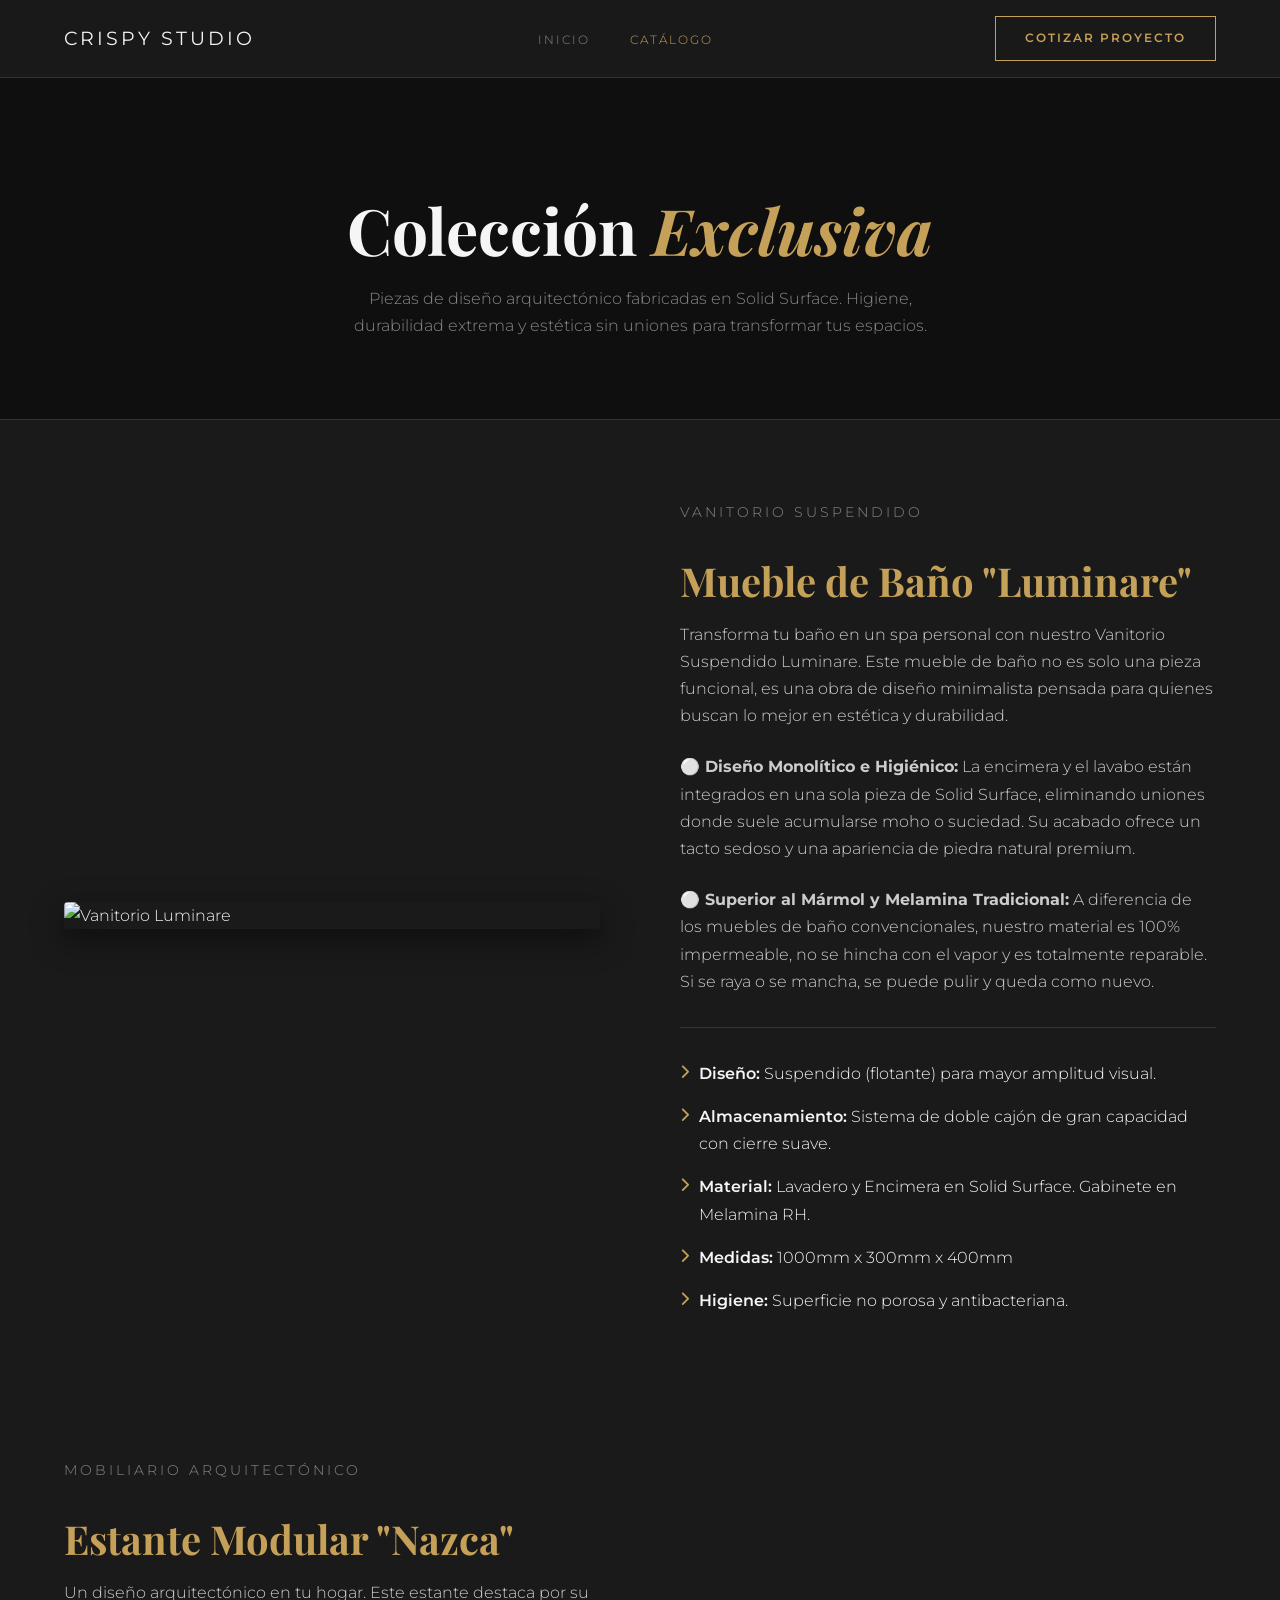
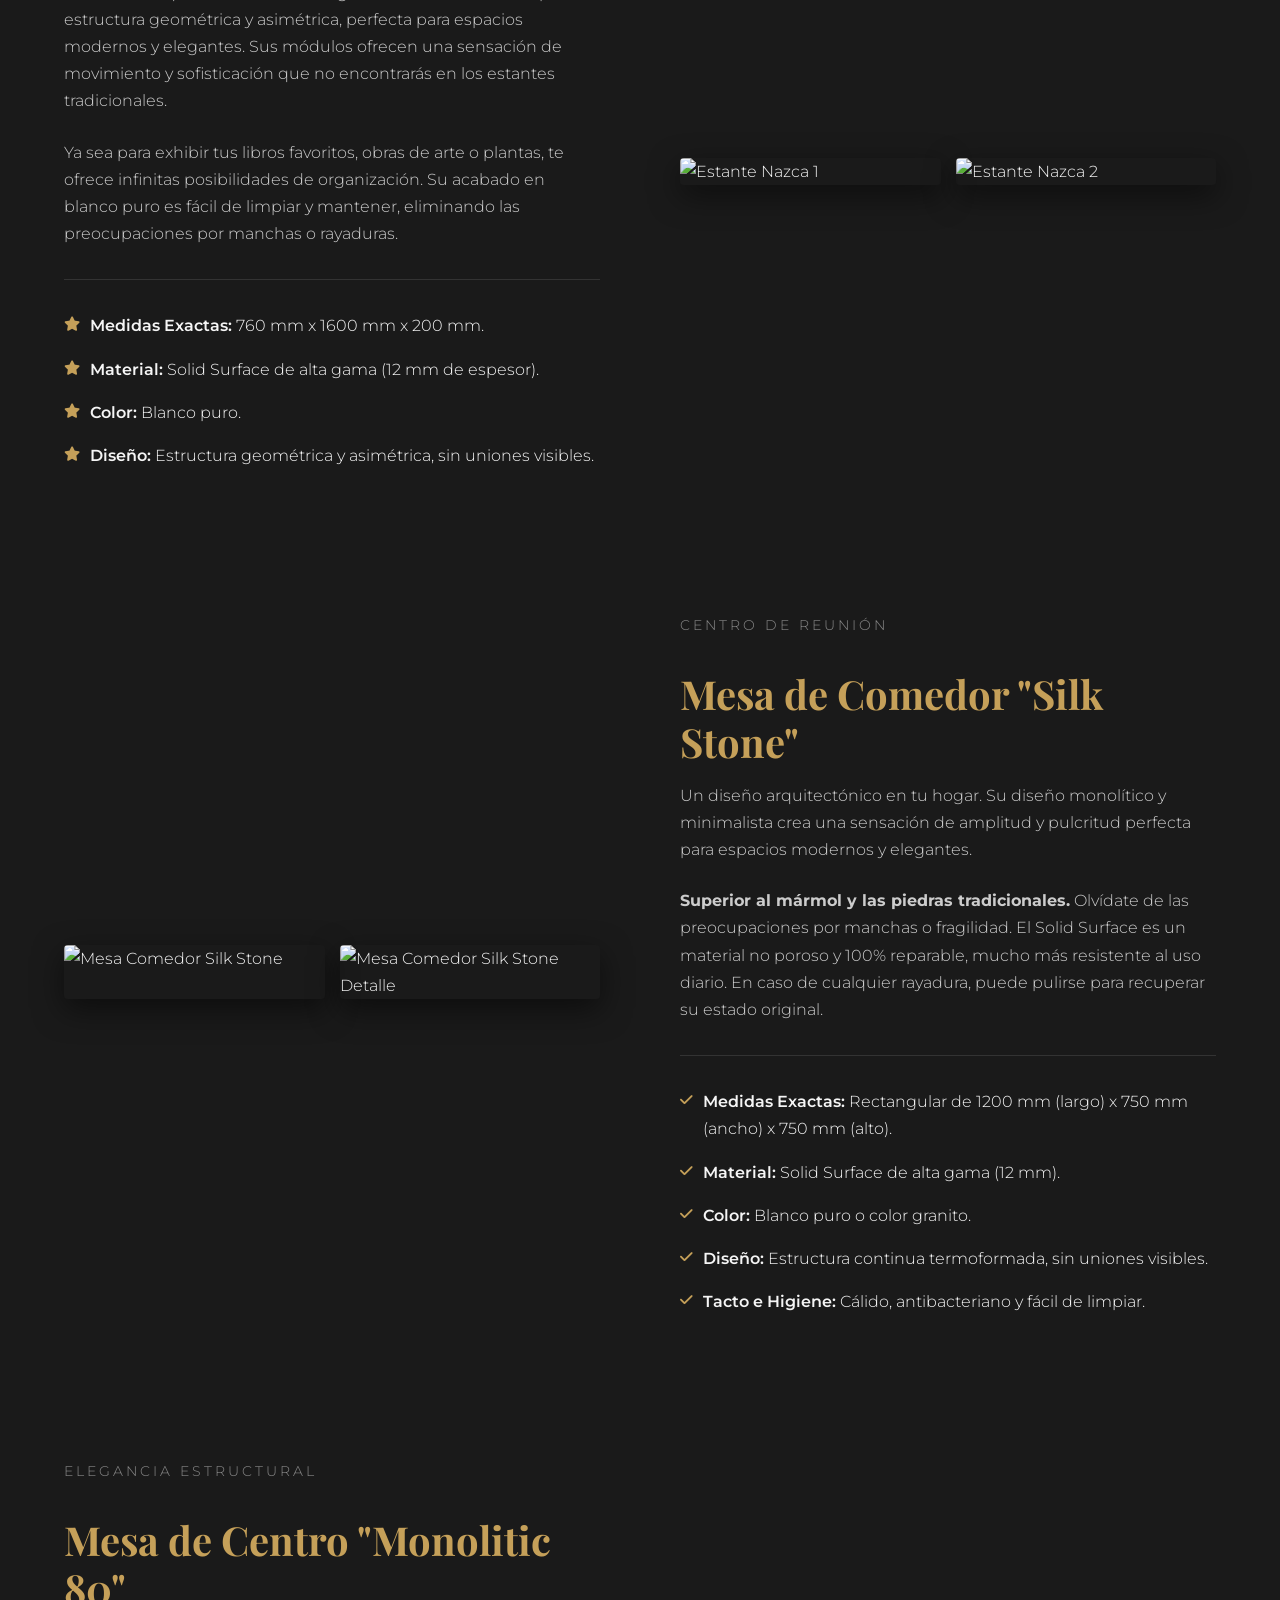
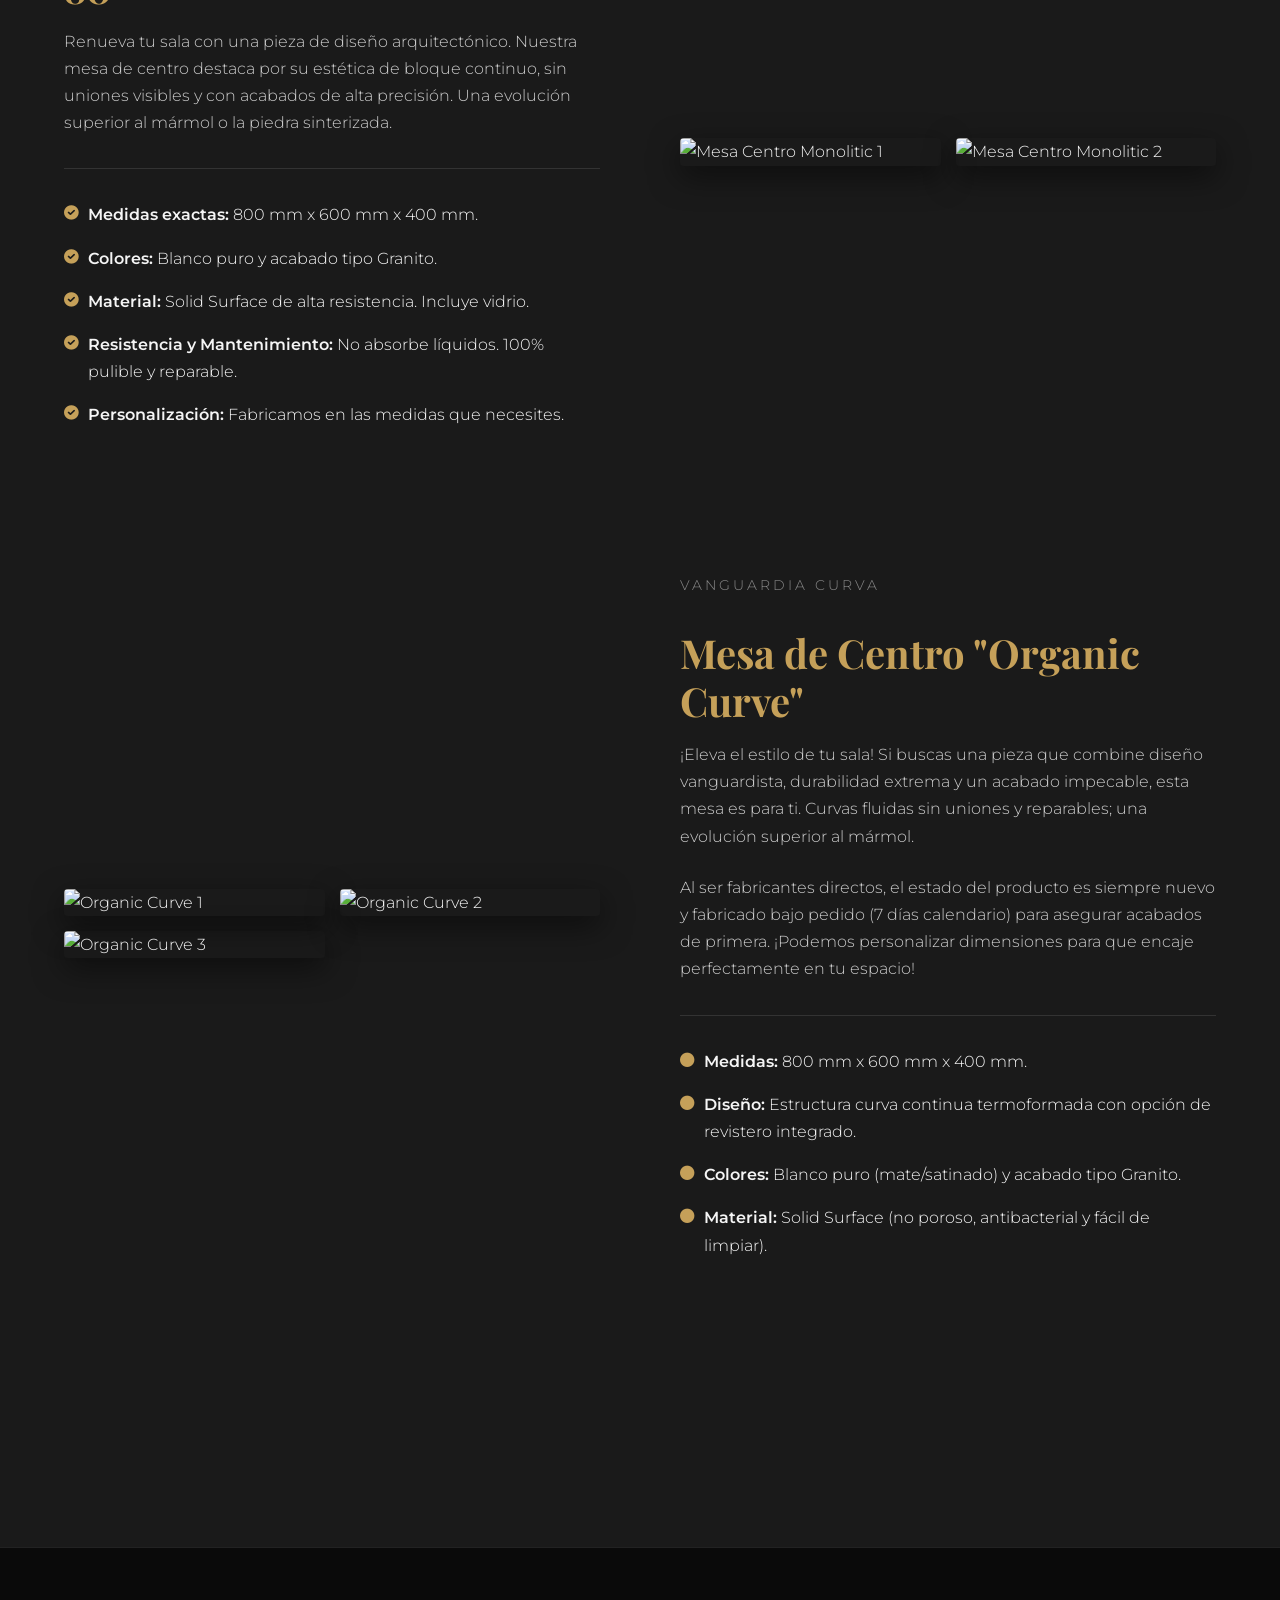
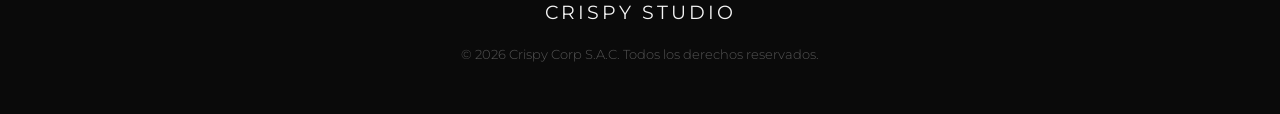
==== catalogo.html @ 76e7aa69 "Create catalogo.html" ====
<!DOCTYPE html>
<html lang="es">
<head>
    <meta charset="UTF-8">
    <meta name="viewport" content="width=device-width, initial-scale=1.0">
    <title>Catálogo | Crispy Studio</title>
    <meta name="description" content="Catálogo de productos prefabricados en Solid Surface por Crispy Studio. Diseño arquitectónico para tu hogar.">

    <link href="https://fonts.googleapis.com/css2?family=Playfair+Display:ital,wght@0,700;1,400&family=Montserrat:wght@300;400;600&display=swap" rel="stylesheet">
    <link rel="stylesheet" href="https://cdnjs.cloudflare.com/ajax/libs/font-awesome/6.0.0/css/all.min.css">

    <style>
        /* --- VARIABLES Y RESET (Heredados del Index) --- */
        :root {
            --primary: #C5A059;
            --dark: #1A1A1A;
            --darker: #0F0F0F;
            --light: #F5F5F5;
            --grey-text: #888;
            --transition: all 0.4s ease;
        }

        * { margin: 0; padding: 0; box-sizing: border-box; }
        html { scroll-behavior: smooth; }

        body {
            font-family: 'Montserrat', sans-serif;
            background-color: var(--dark);
            color: var(--light);
            line-height: 1.7;
            font-weight: 300;
        }

        h1, h2, h3, h4 { font-family: 'Playfair Display', serif; font-weight: 700; line-height: 1.2; color: var(--light); }
        a { text-decoration: none; color: inherit; }
        ul { list-style: none; }

        /* --- NAVEGACIÓN --- */
        header {
            background: rgba(26, 26, 26, 0.98);
            padding: 1rem 5%;
            display: flex;
            justify-content: space-between;
            align-items: center;
            position: fixed;
            width: 100%;
            top: 0;
            z-index: 1000;
            border-bottom: 1px solid #333;
            backdrop-filter: blur(10px);
        }
        
        .logo-container { display: flex; align-items: center; gap: 15px; }
        .logo-text { font-family: 'Montserrat', sans-serif; font-weight: 400; font-size: 1.2rem; letter-spacing: 3px; text-transform: uppercase; }
        nav ul { display: flex; gap: 2.5rem; }
        nav a { font-size: 0.75rem; letter-spacing: 2px; text-transform: uppercase; color: var(--grey-text); transition: var(--transition); }
        nav a:hover, nav a.active { color: var(--primary); }
        
        .btn-cta {
            border: 1px solid var(--primary); color: var(--primary); padding: 0.7rem 1.8rem;
            font-weight: 600; font-size: 0.75rem; text-transform: uppercase; letter-spacing: 2px; transition: var(--transition);
        }
        .btn-cta:hover { background: var(--primary); color: var(--dark); }

        /* --- HERO CATÁLOGO --- */
        #hero-catalog {
            padding: 12rem 5% 5rem;
            text-align: center;
            background: var(--darker);
            border-bottom: 1px solid #333;
        }
        #hero-catalog h1 { font-size: 4rem; margin-bottom: 1rem; }
        #hero-catalog h1 span { color: var(--primary); font-style: italic; }
        #hero-catalog p { color: var(--grey-text); max-width: 600px; margin: 0 auto; }

        /* --- CATÁLOGO DE PRODUCTOS --- */
        .catalog-container { padding: 5rem 5%; max-width: 1400px; margin: 0 auto; }
        
        .product-row {
            display: flex;
            align-items: center;
            gap: 5rem;
            margin-bottom: 8rem;
        }
        
        /* Alternar orden para estilo revista */
        .product-row:nth-child(even) { flex-direction: row-reverse; }

        .product-images {
            flex: 1;
            display: grid;
            gap: 15px;
            grid-template-columns: repeat(auto-fit, minmax(200px, 1fr));
        }

        .product-images img {
            width: 100%;
            height: 100%;
            object-fit: cover;
            border-radius: 4px;
            transition: var(--transition);
            box-shadow: 0 10px 30px rgba(0,0,0,0.5);
            max-height: 450px;
        }

        .product-images img:hover { transform: scale(1.02); border-color: var(--primary); }

        .product-info { flex: 1; }
        .product-info h2 { font-size: 2.5rem; margin-bottom: 1rem; color: var(--primary); }
        .product-info .subtitle { font-family: 'Montserrat', sans-serif; font-size: 0.9rem; text-transform: uppercase; letter-spacing: 3px; color: var(--grey-text); margin-bottom: 2rem; display: block; }
        .product-info p { margin-bottom: 1.5rem; color: #ccc; }
        
        .specs-list { margin-top: 2rem; border-top: 1px solid #333; padding-top: 2rem; }
        .specs-list li { margin-bottom: 1rem; display: flex; gap: 10px; align-items: flex-start; }
        .specs-list i { color: var(--primary); margin-top: 5px; font-size: 0.9rem; }
        .specs-list strong { color: var(--light); font-weight: 600; }

        /* --- RESPONSIVE --- */
        @media (max-width: 992px) {
            .product-row, .product-row:nth-child(even) { flex-direction: column; gap: 3rem; margin-bottom: 5rem; }
            .product-images img { max-height: 350px; }
            #hero-catalog h1 { font-size: 3rem; }
            nav { display: none; } /* En móvil sugeriría un menú hamburguesa luego */
        }
        
        footer { padding: 3rem 5%; background: #0a0a0a; border-top: 1px solid #222; text-align: center; margin-top: 4rem; }
    </style>
</head>
<body>

    <header>
        <a href="index.html" class="logo-container">
            <span class="logo-text">CRISPY Studio</span>
        </a>
        <nav>
            <ul>
                <li><a href="index.html">Inicio</a></li>
                <li><a href="catalogo.html" class="active">Catálogo</a></li>
            </ul>
        </nav>
        <a href="index.html#contacto" class="btn-cta">Cotizar Proyecto</a>
    </header>

    <section id="hero-catalog">
        <h1>Colección <span>Exclusiva</span></h1>
        <p>Piezas de diseño arquitectónico fabricadas en Solid Surface. Higiene, durabilidad extrema y estética sin uniones para transformar tus espacios.</p>
    </section>

    <section class="catalog-container">

        <div class="product-row">
            <div class="product-images" style="grid-template-columns: 1fr;">
                <img src="Luminare2.jpg" alt="Vanitorio Luminare">
            </div>
            <div class="product-info">
                <span class="subtitle">Vanitorio Suspendido</span>
                <h2>Mueble de Baño "Luminare"</h2>
                <p>Transforma tu baño en un spa personal con nuestro Vanitorio Suspendido Luminare. Este mueble de baño no es solo una pieza funcional, es una obra de diseño minimalista pensada para quienes buscan lo mejor en estética y durabilidad.</p>
                <p><strong>⚪ Diseño Monolítico e Higiénico:</strong> La encimera y el lavabo están integrados en una sola pieza de Solid Surface, eliminando uniones donde suele acumularse moho o suciedad. Su acabado ofrece un tacto sedoso y una apariencia de piedra natural premium.</p>
                <p><strong>⚪ Superior al Mármol y Melamina Tradicional:</strong> A diferencia de los muebles de baño convencionales, nuestro material es 100% impermeable, no se hincha con el vapor y es totalmente reparable. Si se raya o se mancha, se puede pulir y queda como nuevo.</p>
                
                <ul class="specs-list">
                    <li><i class="fas fa-chevron-right"></i> <span><strong>Diseño:</strong> Suspendido (flotante) para mayor amplitud visual.</span></li>
                    <li><i class="fas fa-chevron-right"></i> <span><strong>Almacenamiento:</strong> Sistema de doble cajón de gran capacidad con cierre suave.</span></li>
                    <li><i class="fas fa-chevron-right"></i> <span><strong>Material:</strong> Lavadero y Encimera en Solid Surface. Gabinete en Melamina RH.</span></li>
                    <li><i class="fas fa-chevron-right"></i> <span><strong>Medidas:</strong> 1000mm x 300mm x 400mm</span></li>
                    <li><i class="fas fa-chevron-right"></i> <span><strong>Higiene:</strong> Superficie no porosa y antibacteriana.</span></li>
                </ul>
            </div>
        </div>

        <div class="product-row">
            <div class="product-images">
                <img src="Nazca1.jpg" alt="Estante Nazca 1">
                <img src="Nazca2.jpg" alt="Estante Nazca 2">
            </div>
            <div class="product-info">
                <span class="subtitle">Mobiliario Arquitectónico</span>
                <h2>Estante Modular "Nazca"</h2>
                <p>Un diseño arquitectónico en tu hogar. Este estante destaca por su estructura geométrica y asimétrica, perfecta para espacios modernos y elegantes. Sus módulos ofrecen una sensación de movimiento y sofisticación que no encontrarás en los estantes tradicionales.</p>
                <p>Ya sea para exhibir tus libros favoritos, obras de arte o plantas, te ofrece infinitas posibilidades de organización. Su acabado en blanco puro es fácil de limpiar y mantener, eliminando las preocupaciones por manchas o rayaduras.</p>
                
                <ul class="specs-list">
                    <li><i class="fas fa-star"></i> <span><strong>Medidas Exactas:</strong> 760 mm x 1600 mm x 200 mm.</span></li>
                    <li><i class="fas fa-star"></i> <span><strong>Material:</strong> Solid Surface de alta gama (12 mm de espesor).</span></li>
                    <li><i class="fas fa-star"></i> <span><strong>Color:</strong> Blanco puro.</span></li>
                    <li><i class="fas fa-star"></i> <span><strong>Diseño:</strong> Estructura geométrica y asimétrica, sin uniones visibles.</span></li>
                </ul>
            </div>
        </div>

        <div class="product-row">
            <div class="product-images">
                <img src="SilkStone1.jpg" alt="Mesa Comedor Silk Stone">
                <img src="SilkStone2.jpg" alt="Mesa Comedor Silk Stone Detalle">
            </div>
            <div class="product-info">
                <span class="subtitle">Centro de Reunión</span>
                <h2>Mesa de Comedor "Silk Stone"</h2>
                <p>Un diseño arquitectónico en tu hogar. Su diseño monolítico y minimalista crea una sensación de amplitud y pulcritud perfecta para espacios modernos y elegantes.</p>
                <p><strong>Superior al mármol y las piedras tradicionales.</strong> Olvídate de las preocupaciones por manchas o fragilidad. El Solid Surface es un material no poroso y 100% reparable, mucho más resistente al uso diario. En caso de cualquier rayadura, puede pulirse para recuperar su estado original.</p>
                
                <ul class="specs-list">
                    <li><i class="fas fa-check"></i> <span><strong>Medidas Exactas:</strong> Rectangular de 1200 mm (largo) x 750 mm (ancho) x 750 mm (alto).</span></li>
                    <li><i class="fas fa-check"></i> <span><strong>Material:</strong> Solid Surface de alta gama (12 mm).</span></li>
                    <li><i class="fas fa-check"></i> <span><strong>Color:</strong> Blanco puro o color granito.</span></li>
                    <li><i class="fas fa-check"></i> <span><strong>Diseño:</strong> Estructura continua termoformada, sin uniones visibles.</span></li>
                    <li><i class="fas fa-check"></i> <span><strong>Tacto e Higiene:</strong> Cálido, antibacteriano y fácil de limpiar.</span></li>
                </ul>
            </div>
        </div>

        <div class="product-row">
            <div class="product-images">
                <img src="Monolitic1.jpg" alt="Mesa Centro Monolitic 1">
                <img src="Monolitic2.jpg" alt="Mesa Centro Monolitic 2">
            </div>
            <div class="product-info">
                <span class="subtitle">Elegancia Estructural</span>
                <h2>Mesa de Centro "Monolitic 80"</h2>
                <p>Renueva tu sala con una pieza de diseño arquitectónico. Nuestra mesa de centro destaca por su estética de bloque continuo, sin uniones visibles y con acabados de alta precisión. Una evolución superior al mármol o la piedra sinterizada.</p>
                
                <ul class="specs-list">
                    <li><i class="fas fa-check-circle"></i> <span><strong>Medidas exactas:</strong> 800 mm x 600 mm x 400 mm.</span></li>
                    <li><i class="fas fa-check-circle"></i> <span><strong>Colores:</strong> Blanco puro y acabado tipo Granito.</span></li>
                    <li><i class="fas fa-check-circle"></i> <span><strong>Material:</strong> Solid Surface de alta resistencia. Incluye vidrio.</span></li>
                    <li><i class="fas fa-check-circle"></i> <span><strong>Resistencia y Mantenimiento:</strong> No absorbe líquidos. 100% pulible y reparable.</span></li>
                    <li><i class="fas fa-check-circle"></i> <span><strong>Personalización:</strong> Fabricamos en las medidas que necesites.</span></li>
                </ul>
            </div>
        </div>

        <div class="product-row">
            <div class="product-images">
                <img src="Organic1.jpg" alt="Organic Curve 1">
                <img src="Organic2.jpg" alt="Organic Curve 2">
                <img src="Organic3.jpg" alt="Organic Curve 3">
            </div>
            <div class="product-info">
                <span class="subtitle">Vanguardia Curva</span>
                <h2>Mesa de Centro "Organic Curve"</h2>
                <p>¡Eleva el estilo de tu sala! Si buscas una pieza que combine diseño vanguardista, durabilidad extrema y un acabado impecable, esta mesa es para ti. Curvas fluidas sin uniones y reparables; una evolución superior al mármol.</p>
                <p>Al ser fabricantes directos, el estado del producto es siempre nuevo y fabricado bajo pedido (7 días calendario) para asegurar acabados de primera. ¡Podemos personalizar dimensiones para que encaje perfectamente en tu espacio!</p>
                
                <ul class="specs-list">
                    <li><i class="fas fa-circle"></i> <span><strong>Medidas:</strong> 800 mm x 600 mm x 400 mm.</span></li>
                    <li><i class="fas fa-circle"></i> <span><strong>Diseño:</strong> Estructura curva continua termoformada con opción de revistero integrado.</span></li>
                    <li><i class="fas fa-circle"></i> <span><strong>Colores:</strong> Blanco puro (mate/satinado) y acabado tipo Granito.</span></li>
                    <li><i class="fas fa-circle"></i> <span><strong>Material:</strong> Solid Surface (no poroso, antibacterial y fácil de limpiar).</span></li>
                </ul>
            </div>
        </div>

    </section>

    <footer>
        <span class="logo-text">CRISPY Studio</span>
        <p style="margin-top: 1rem; font-size: 0.8rem; color: #555;">&copy; 2026 Crispy Corp S.A.C. Todos los derechos reservados.</p>
    </footer>

</body>
</html>
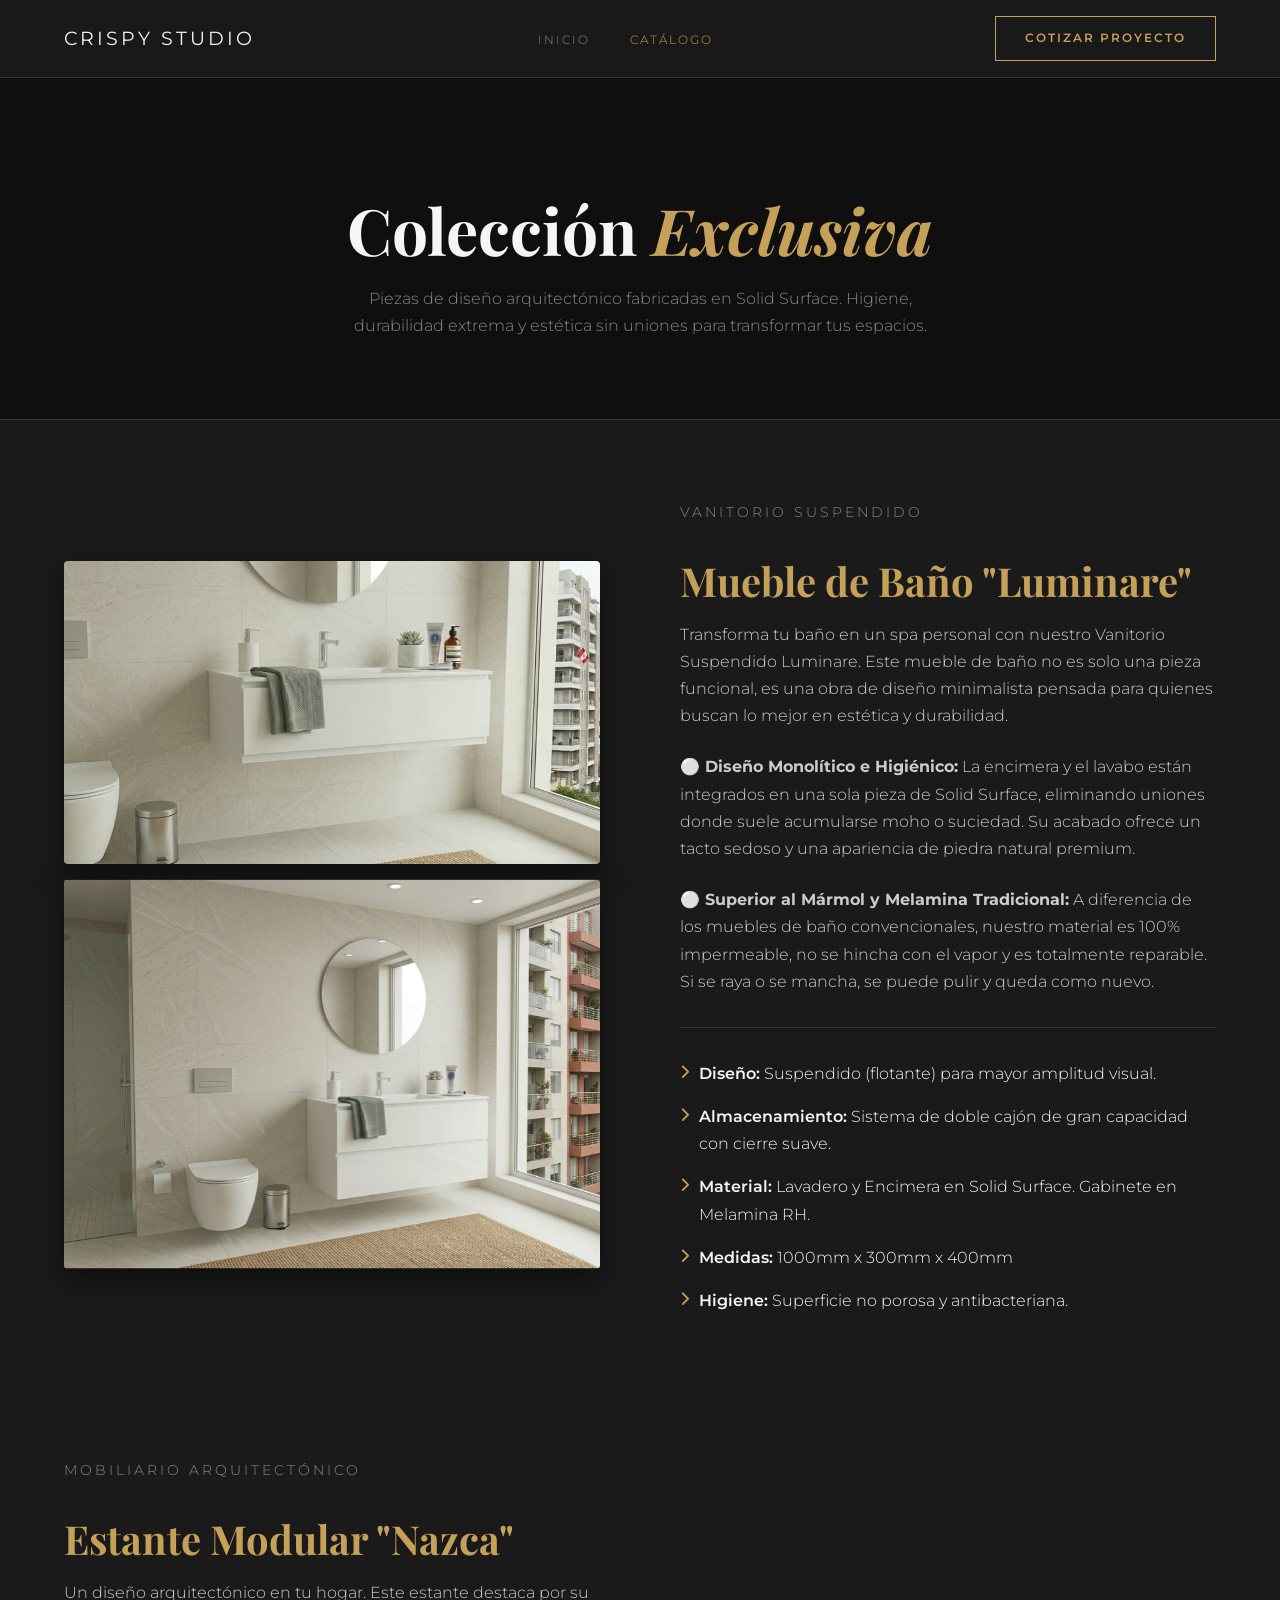
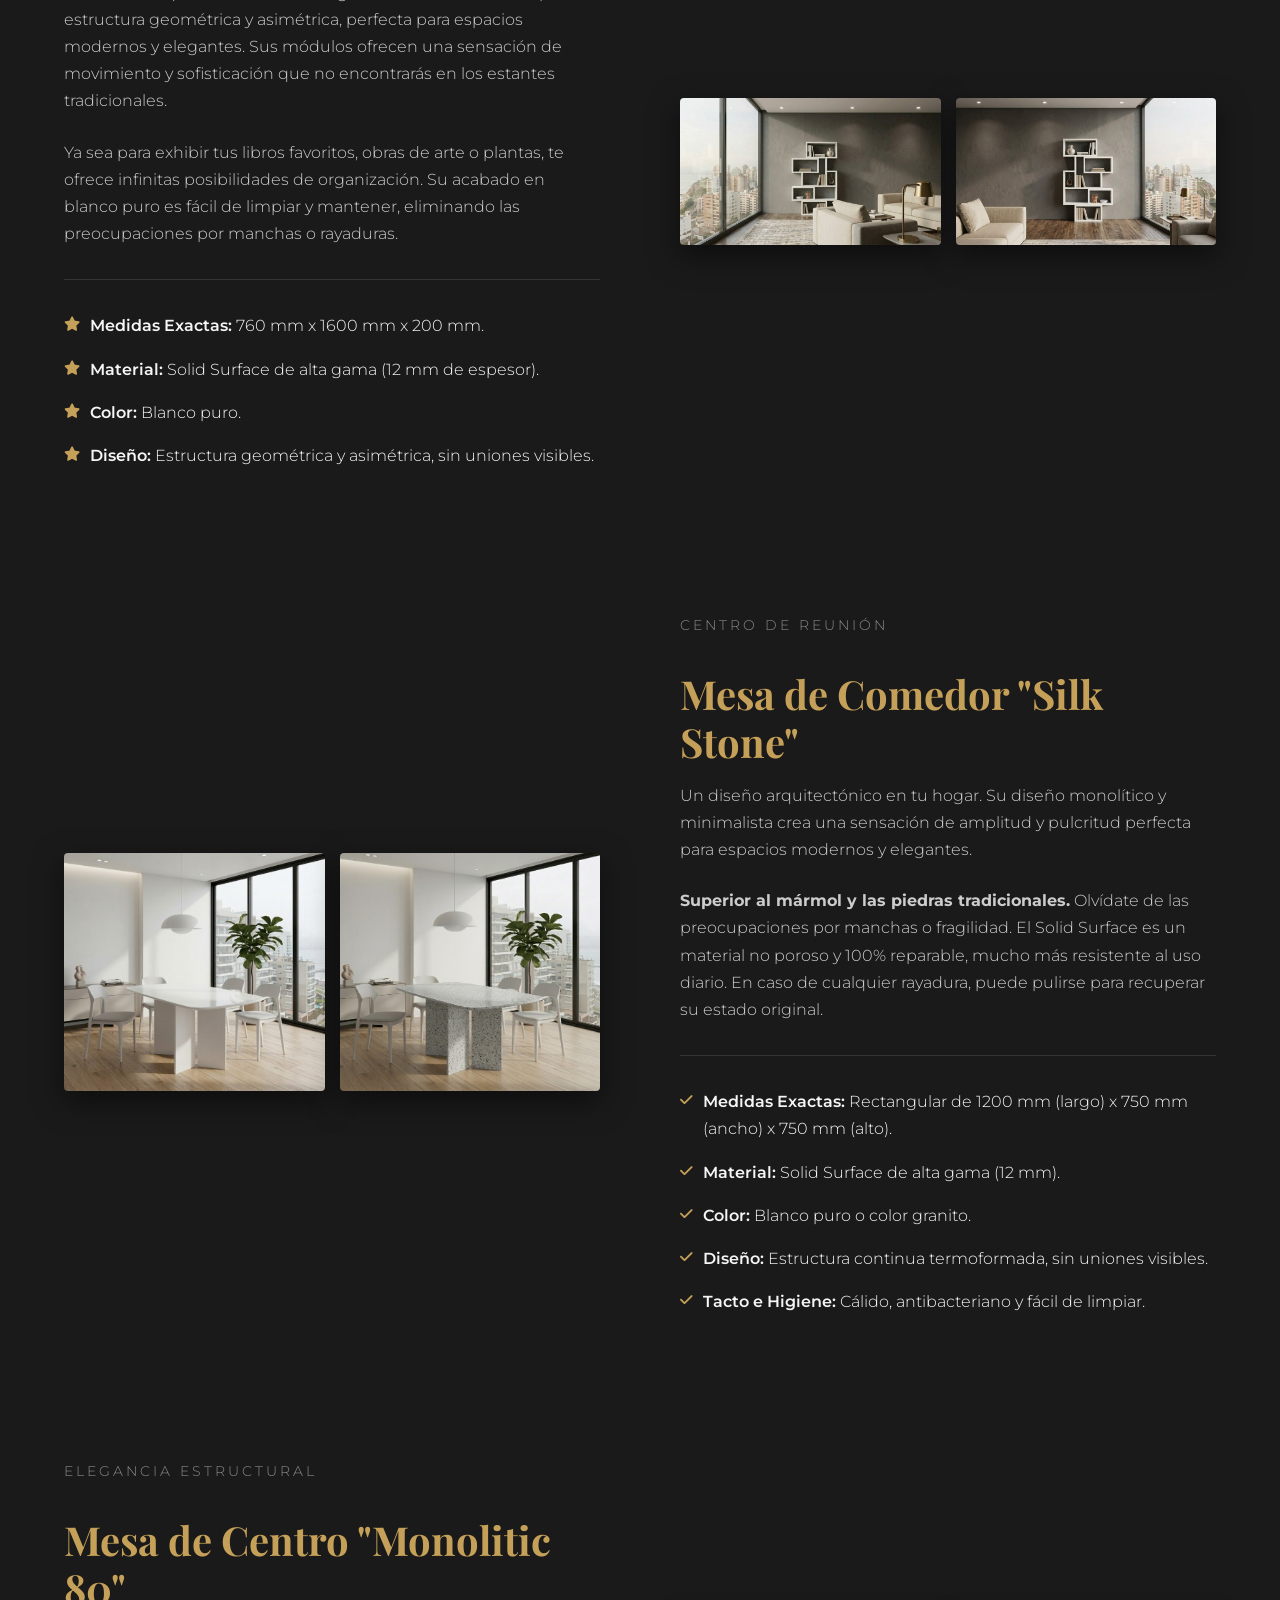
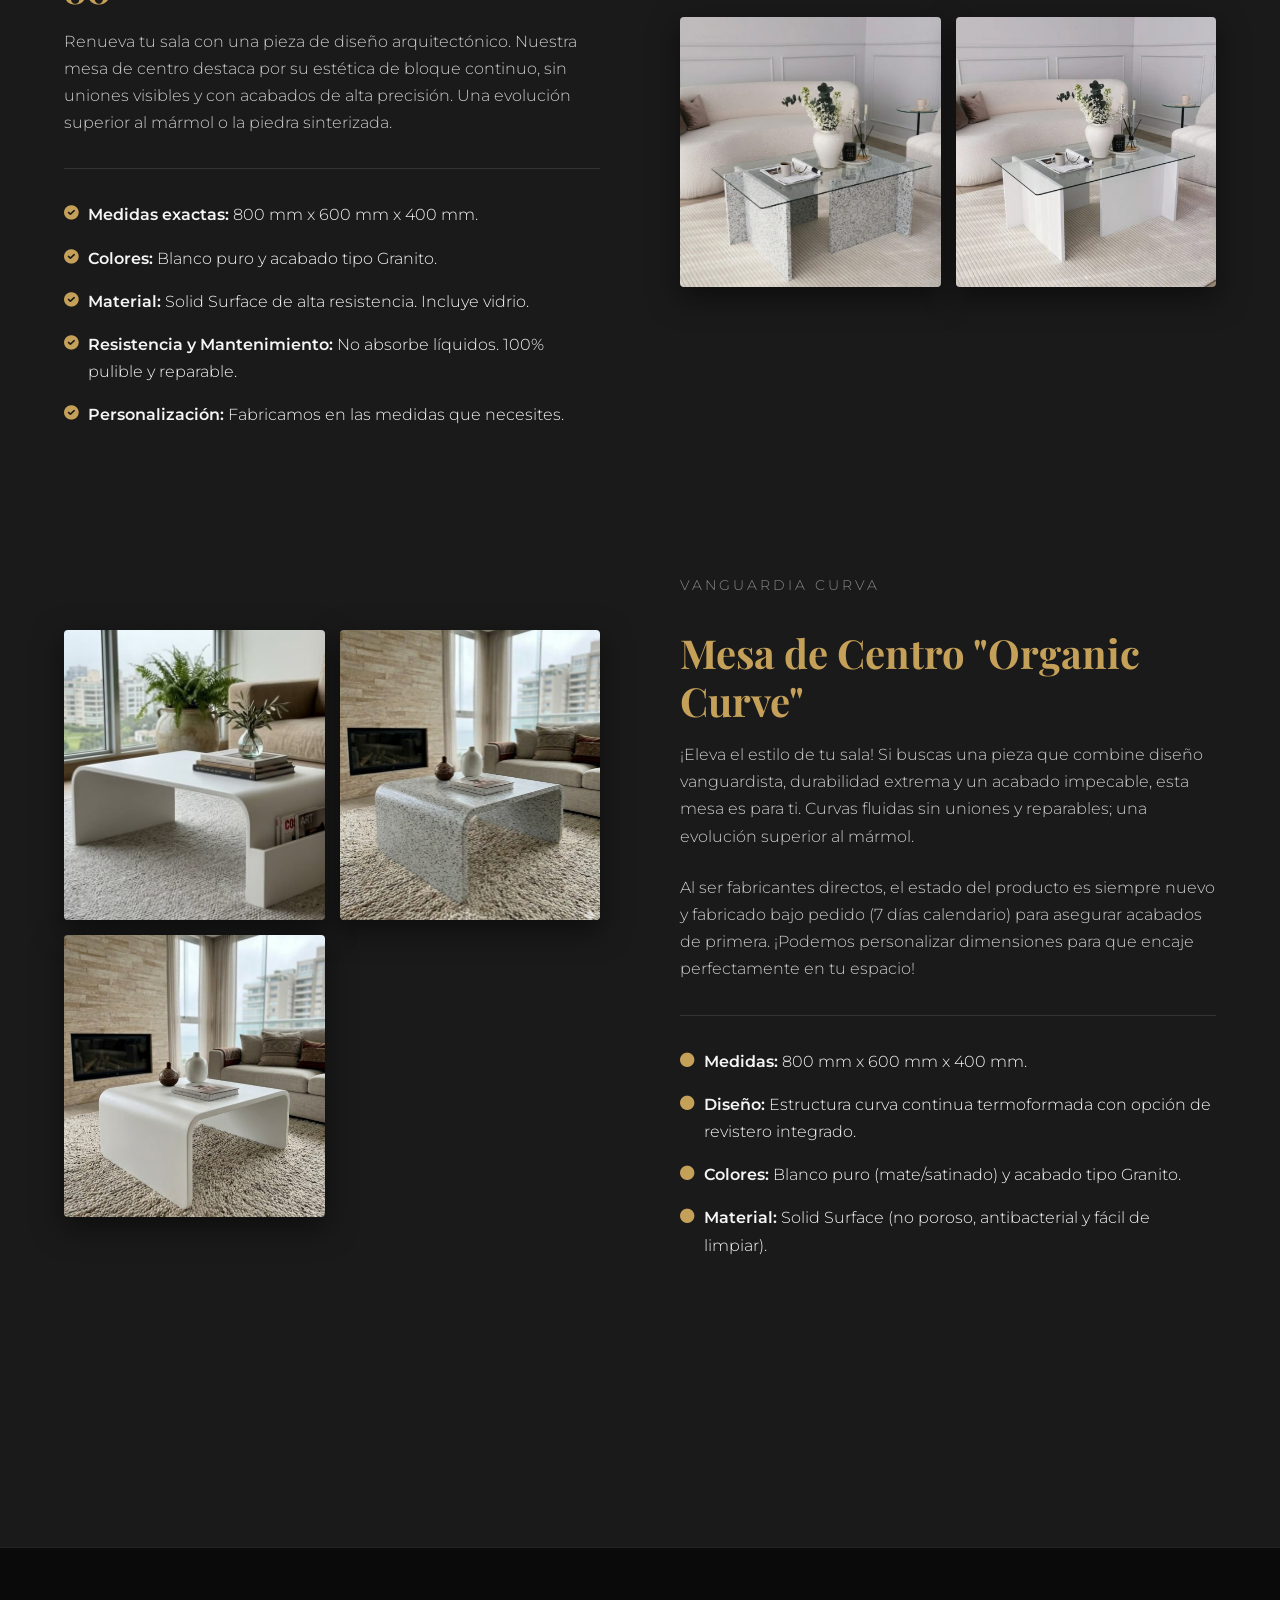
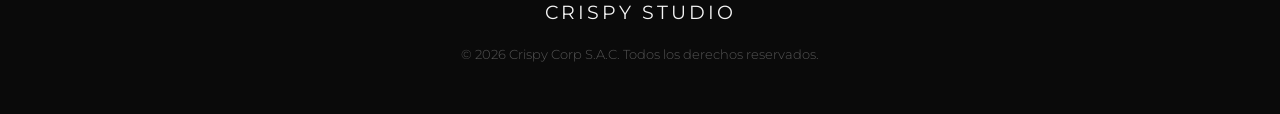
==== commit 5cc79098: "Update catalogo.html" ====
--- a/catalogo.html
+++ b/catalogo.html
@@ -150,7 +150,8 @@
 
         <div class="product-row">
             <div class="product-images" style="grid-template-columns: 1fr;">
-                <img src="Luminare2.jpg" alt="Vanitorio Luminare">
+                <img src="Luminare1.jpg" alt="Vanitorio Luminare 1">               
+                <img src="Luminare2.jpg" alt="Vanitorio Luminare 2">
             </div>
             <div class="product-info">
                 <span class="subtitle">Vanitorio Suspendido</span>
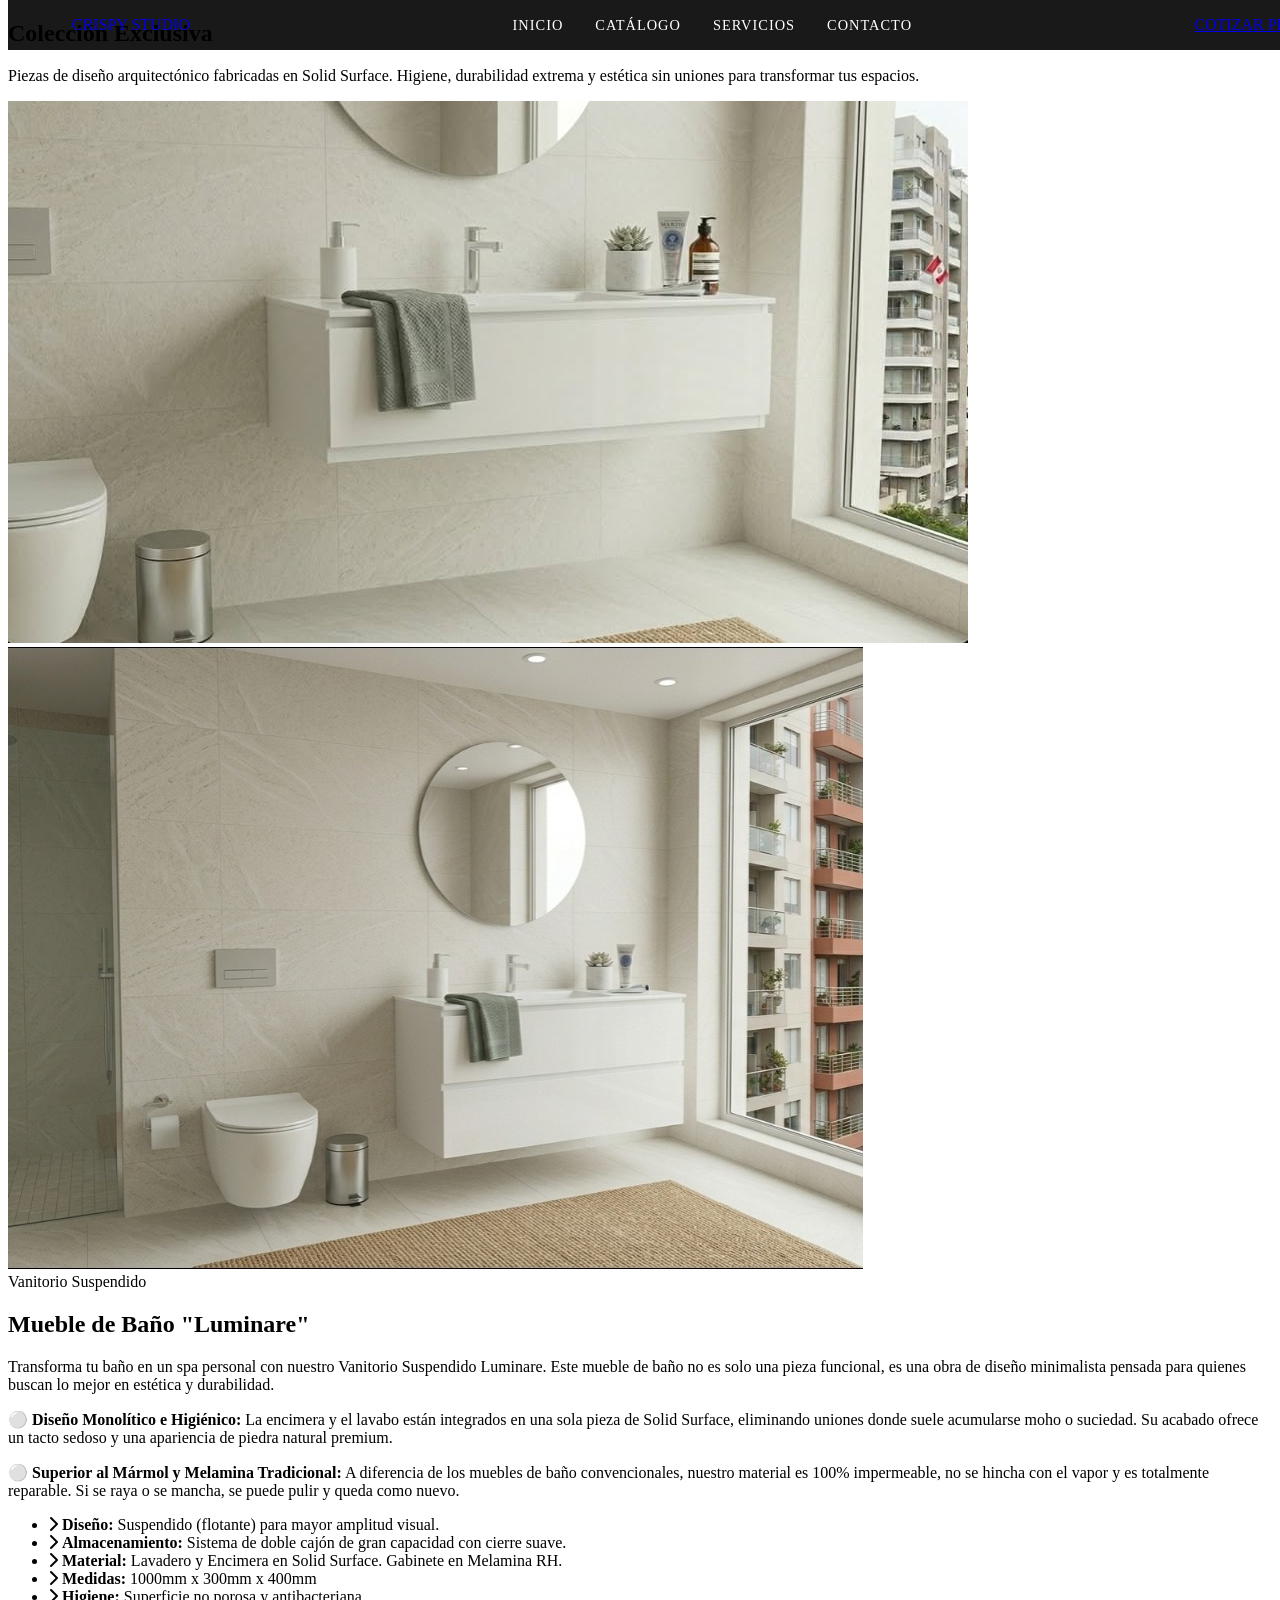
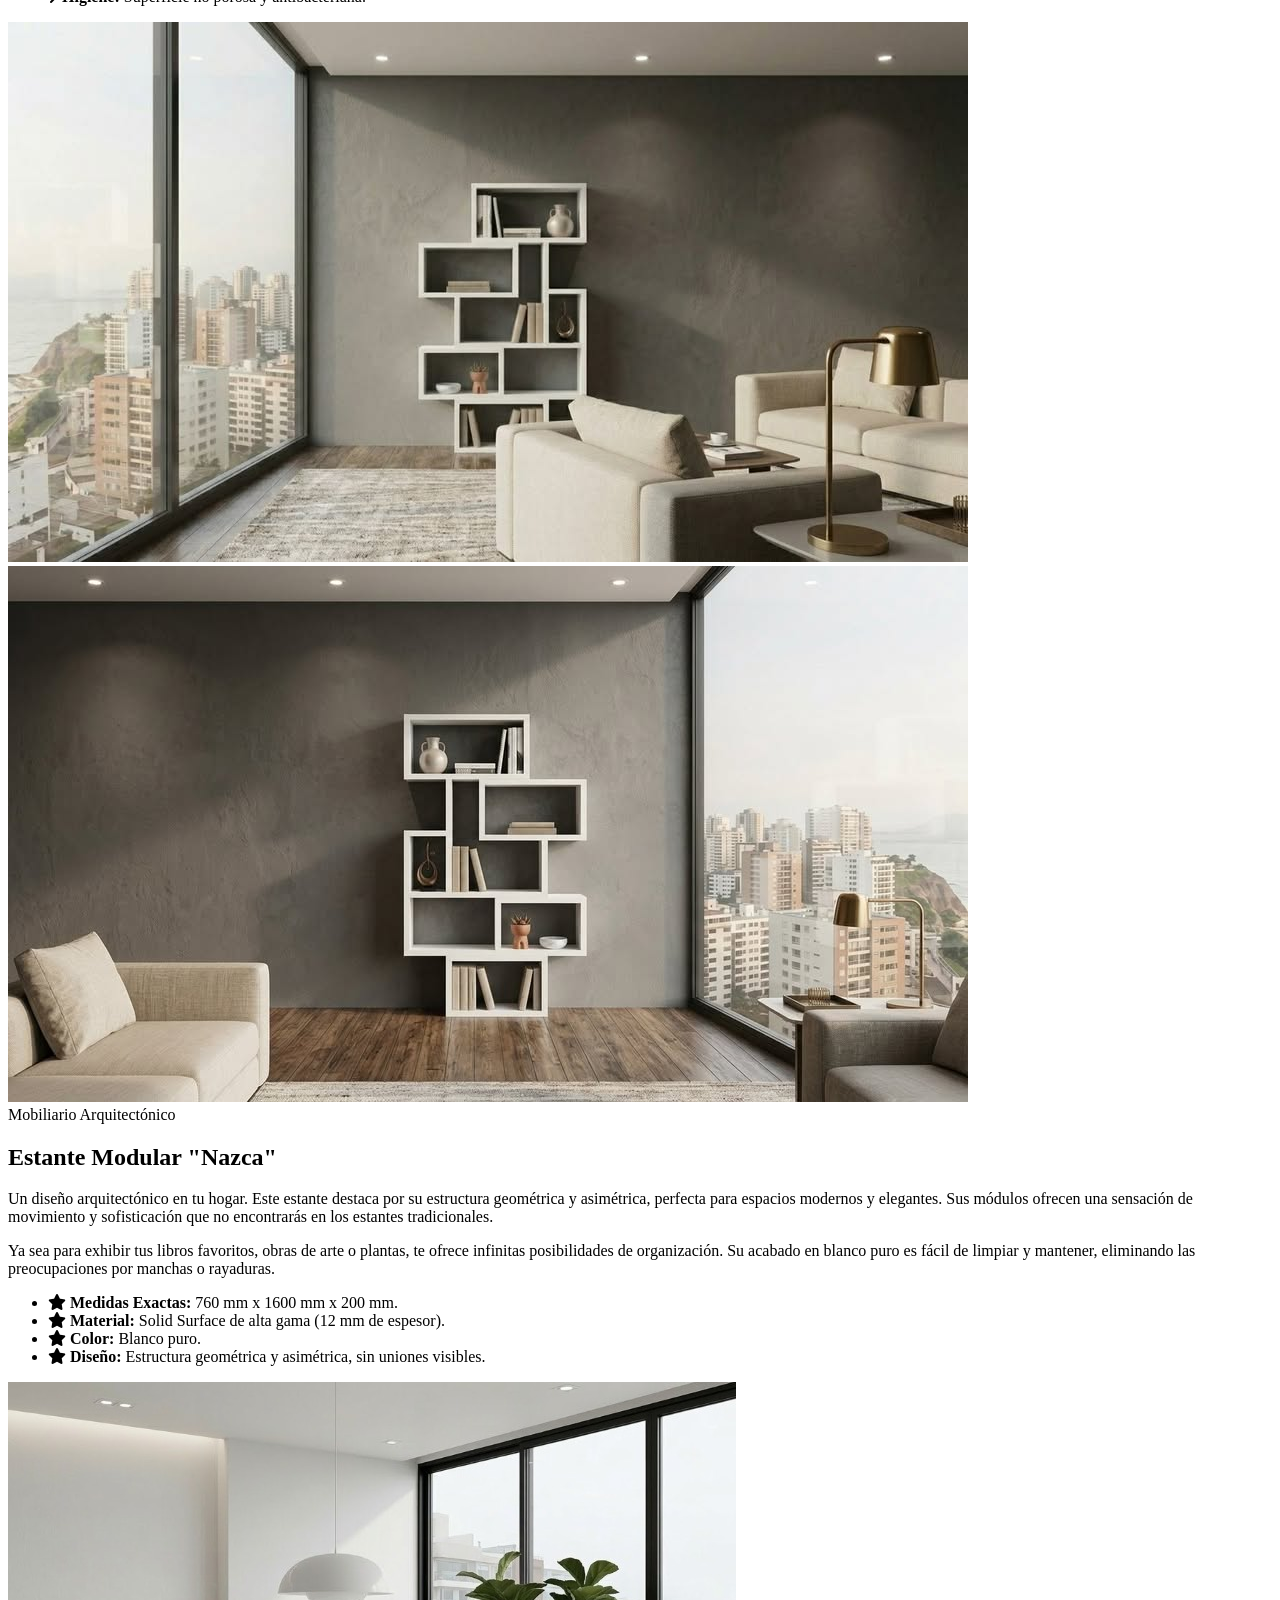
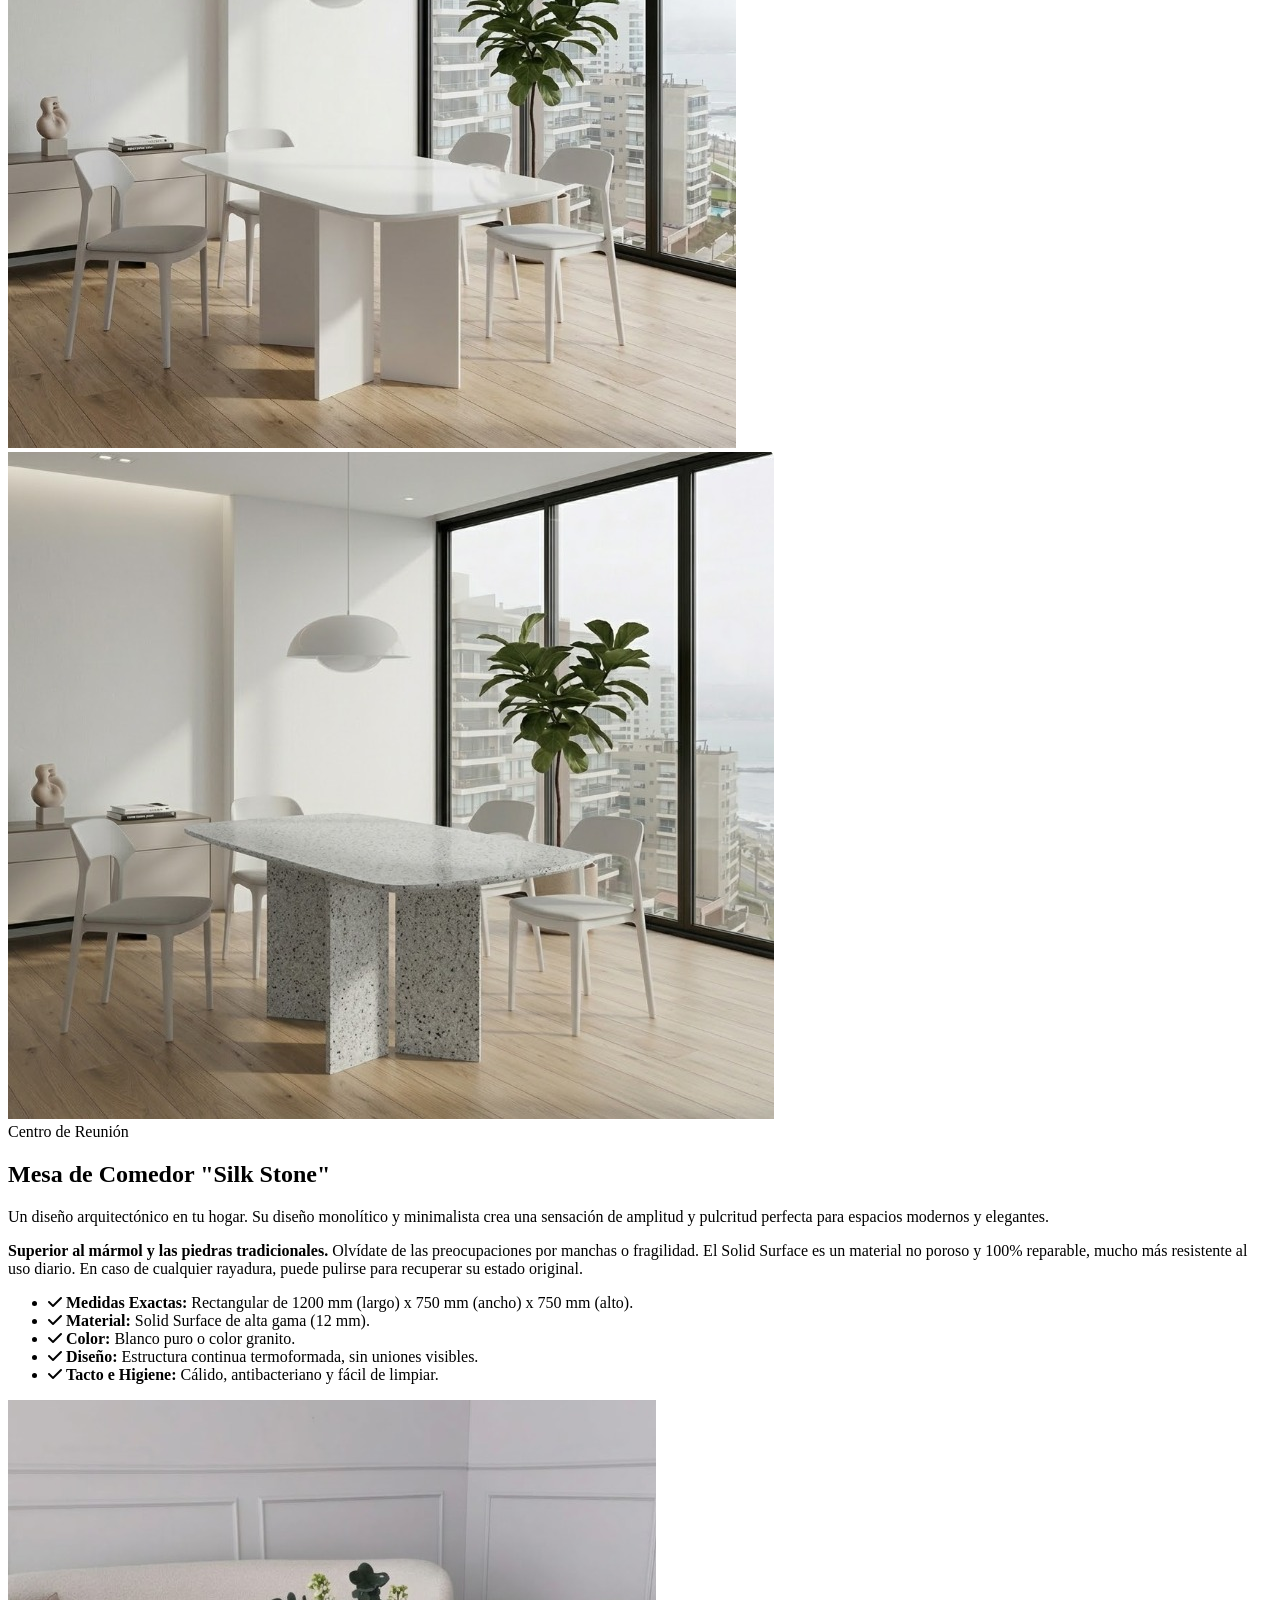
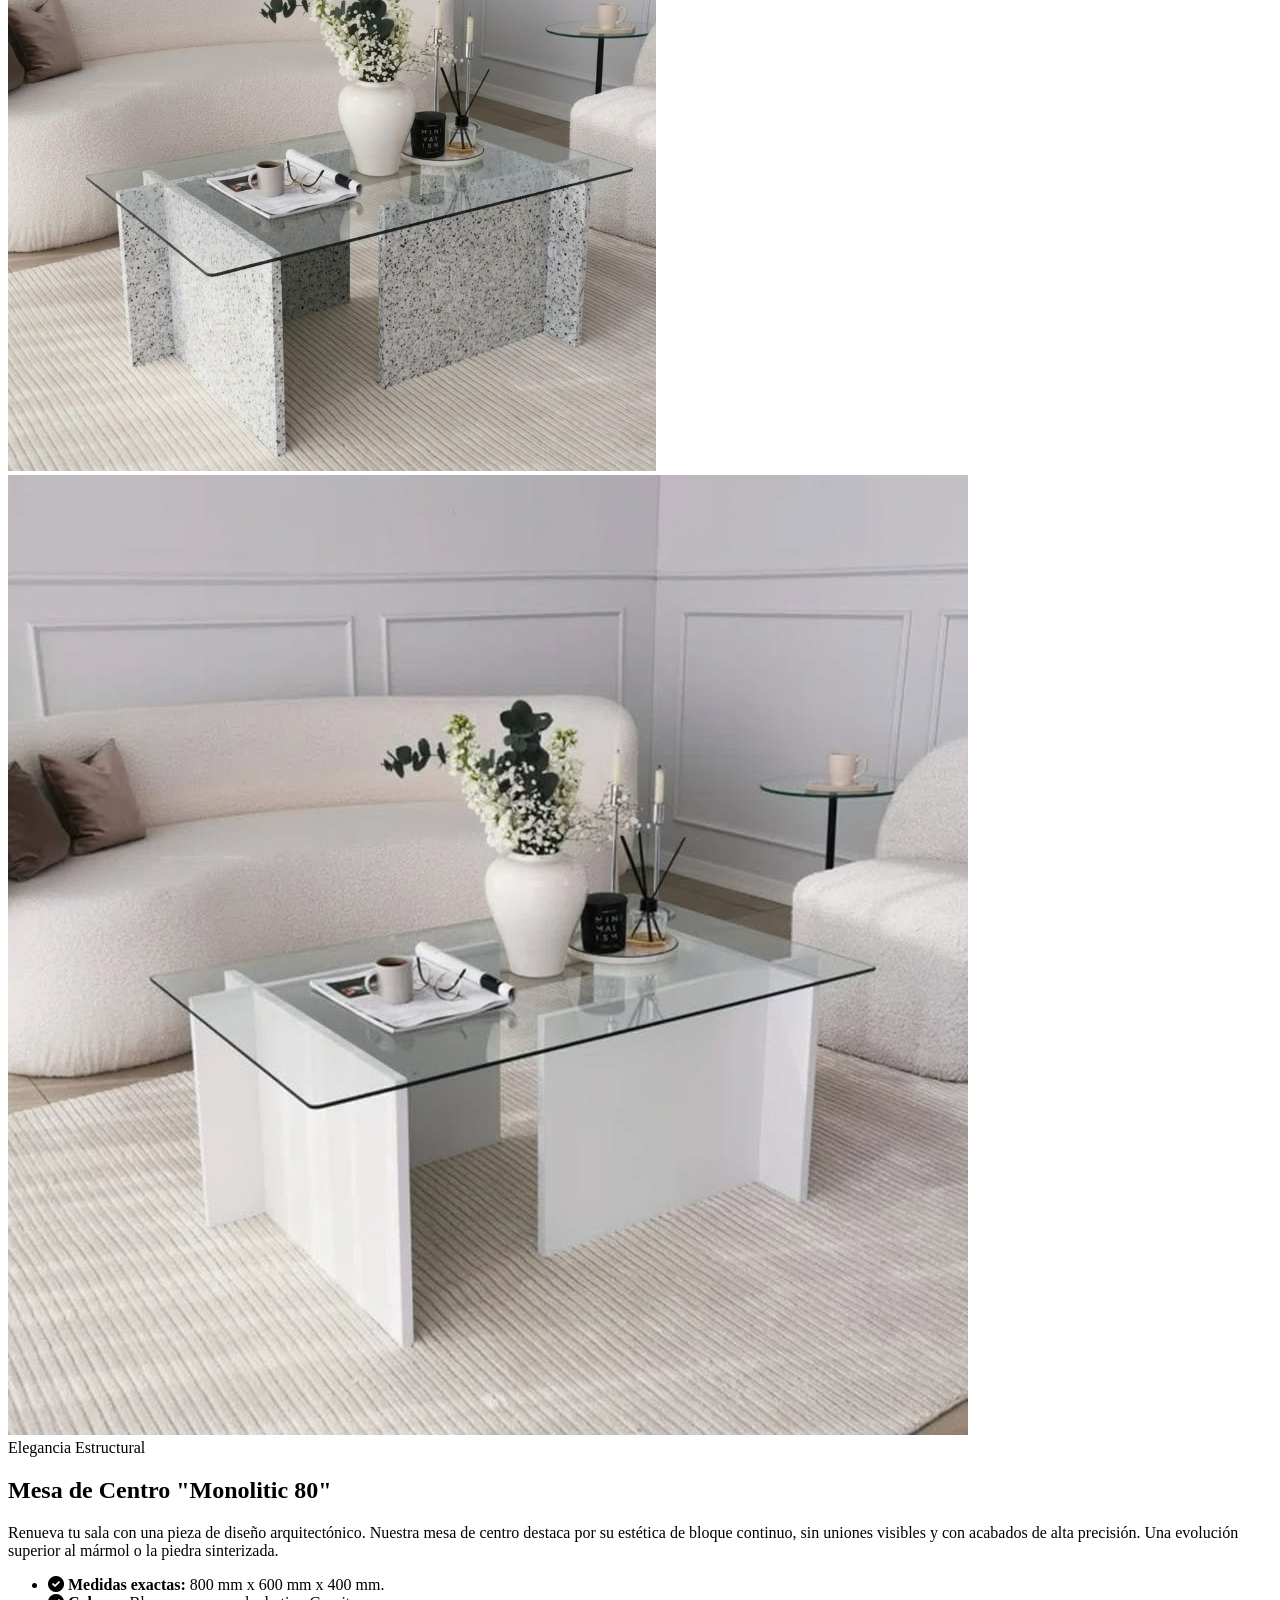
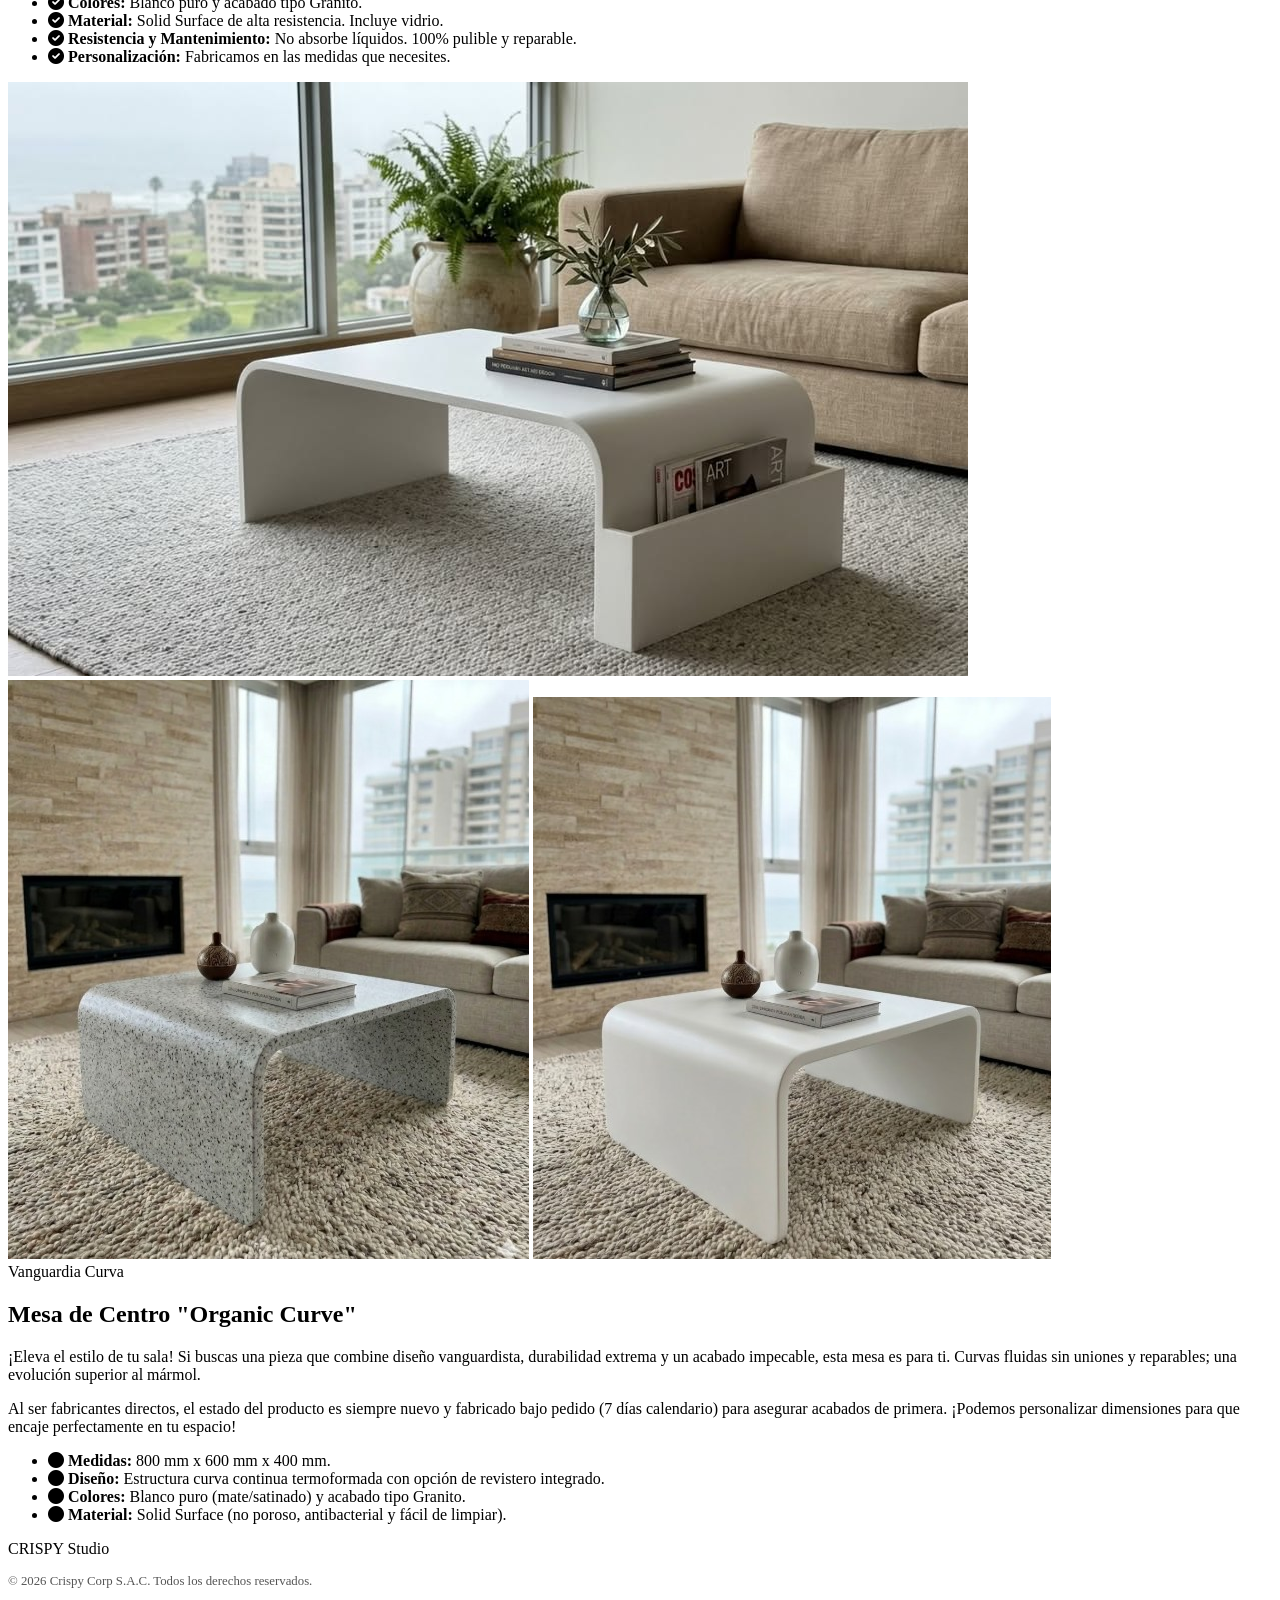
==== commit a8910d9e: "Update catalogo.html" ====
--- a/catalogo.html
+++ b/catalogo.html
@@ -8,137 +8,34 @@
 
     <link href="https://fonts.googleapis.com/css2?family=Playfair+Display:ital,wght@0,700;1,400&family=Montserrat:wght@300;400;600&display=swap" rel="stylesheet">
     <link rel="stylesheet" href="https://cdnjs.cloudflare.com/ajax/libs/font-awesome/6.0.0/css/all.min.css">
+    <link rel="stylesheet" href="style.css">
 
-    <style>
-        /* --- VARIABLES Y RESET (Heredados del Index) --- */
-        :root {
-            --primary: #C5A059;
-            --dark: #1A1A1A;
-            --darker: #0F0F0F;
-            --light: #F5F5F5;
-            --grey-text: #888;
-            --transition: all 0.4s ease;
-        }
-
-        * { margin: 0; padding: 0; box-sizing: border-box; }
-        html { scroll-behavior: smooth; }
-
-        body {
-            font-family: 'Montserrat', sans-serif;
-            background-color: var(--dark);
-            color: var(--light);
-            line-height: 1.7;
-            font-weight: 300;
-        }
-
-        h1, h2, h3, h4 { font-family: 'Playfair Display', serif; font-weight: 700; line-height: 1.2; color: var(--light); }
-        a { text-decoration: none; color: inherit; }
-        ul { list-style: none; }
-
-        /* --- NAVEGACIÓN --- */
-        header {
-            background: rgba(26, 26, 26, 0.98);
-            padding: 1rem 5%;
-            display: flex;
-            justify-content: space-between;
-            align-items: center;
-            position: fixed;
-            width: 100%;
-            top: 0;
-            z-index: 1000;
-            border-bottom: 1px solid #333;
-            backdrop-filter: blur(10px);
-        }
-        
-        .logo-container { display: flex; align-items: center; gap: 15px; }
-        .logo-text { font-family: 'Montserrat', sans-serif; font-weight: 400; font-size: 1.2rem; letter-spacing: 3px; text-transform: uppercase; }
-        nav ul { display: flex; gap: 2.5rem; }
-        nav a { font-size: 0.75rem; letter-spacing: 2px; text-transform: uppercase; color: var(--grey-text); transition: var(--transition); }
-        nav a:hover, nav a.active { color: var(--primary); }
-        
-        .btn-cta {
-            border: 1px solid var(--primary); color: var(--primary); padding: 0.7rem 1.8rem;
-            font-weight: 600; font-size: 0.75rem; text-transform: uppercase; letter-spacing: 2px; transition: var(--transition);
-        }
-        .btn-cta:hover { background: var(--primary); color: var(--dark); }
-
-        /* --- HERO CATÁLOGO --- */
-        #hero-catalog {
-            padding: 12rem 5% 5rem;
-            text-align: center;
-            background: var(--darker);
-            border-bottom: 1px solid #333;
-        }
-        #hero-catalog h1 { font-size: 4rem; margin-bottom: 1rem; }
-        #hero-catalog h1 span { color: var(--primary); font-style: italic; }
-        #hero-catalog p { color: var(--grey-text); max-width: 600px; margin: 0 auto; }
-
-        /* --- CATÁLOGO DE PRODUCTOS --- */
-        .catalog-container { padding: 5rem 5%; max-width: 1400px; margin: 0 auto; }
-        
-        .product-row {
-            display: flex;
-            align-items: center;
-            gap: 5rem;
-            margin-bottom: 8rem;
-        }
-        
-        /* Alternar orden para estilo revista */
-        .product-row:nth-child(even) { flex-direction: row-reverse; }
-
-        .product-images {
-            flex: 1;
-            display: grid;
-            gap: 15px;
-            grid-template-columns: repeat(auto-fit, minmax(200px, 1fr));
-        }
-
-        .product-images img {
-            width: 100%;
-            height: 100%;
-            object-fit: cover;
-            border-radius: 4px;
-            transition: var(--transition);
-            box-shadow: 0 10px 30px rgba(0,0,0,0.5);
-            max-height: 450px;
-        }
-
-        .product-images img:hover { transform: scale(1.02); border-color: var(--primary); }
-
-        .product-info { flex: 1; }
-        .product-info h2 { font-size: 2.5rem; margin-bottom: 1rem; color: var(--primary); }
-        .product-info .subtitle { font-family: 'Montserrat', sans-serif; font-size: 0.9rem; text-transform: uppercase; letter-spacing: 3px; color: var(--grey-text); margin-bottom: 2rem; display: block; }
-        .product-info p { margin-bottom: 1.5rem; color: #ccc; }
-        
-        .specs-list { margin-top: 2rem; border-top: 1px solid #333; padding-top: 2rem; }
-        .specs-list li { margin-bottom: 1rem; display: flex; gap: 10px; align-items: flex-start; }
-        .specs-list i { color: var(--primary); margin-top: 5px; font-size: 0.9rem; }
-        .specs-list strong { color: var(--light); font-weight: 600; }
-
-        /* --- RESPONSIVE --- */
-        @media (max-width: 992px) {
-            .product-row, .product-row:nth-child(even) { flex-direction: column; gap: 3rem; margin-bottom: 5rem; }
-            .product-images img { max-height: 350px; }
-            #hero-catalog h1 { font-size: 3rem; }
-            nav { display: none; } /* En móvil sugeriría un menú hamburguesa luego */
-        }
-        
-        footer { padding: 3rem 5%; background: #0a0a0a; border-top: 1px solid #222; text-align: center; margin-top: 4rem; }
-    </style>
 </head>
 <body>
 
-    <header>
-        <a href="index.html" class="logo-container">
-            <span class="logo-text">CRISPY Studio</span>
-        </a>
-        <nav>
+       <header>
+        <div class="logo-container">
+            <a href="index.html" style="text-decoration: none; display: flex; align-items: center; gap: 10px;">
+                <div class="logo-text">CRISPY STUDIO</div>
+            </a>
+        </div>
+    
+        <div class="menu-toggle" id="mobile-menu">
+            <span></span>
+            <span></span>
+            <span></span>
+        </div>
+    
+        <nav id="nav-menu">
             <ul>
                 <li><a href="index.html">Inicio</a></li>
-                <li><a href="catalogo.html" class="active">Catálogo</a></li>
+                <li><a href="catalogo.html">Catálogo</a></li>
+                <li><a href="#servicios">Servicios</a></li>
+                <li><a href="#contacto">Contacto</a></li>
             </ul>
         </nav>
-        <a href="index.html#contacto" class="btn-cta">Cotizar Proyecto</a>
+    
+        <a href="https://wa.me/tu-numero" class="btn-cta">COTIZAR PROYECTO</a>
     </header>
 
     <section id="hero-catalog">
@@ -259,5 +156,18 @@
         <p style="margin-top: 1rem; font-size: 0.8rem; color: #555;">&copy; 2026 Crispy Corp S.A.C. Todos los derechos reservados.</p>
     </footer>
 
+    <script>
+    const menuToggle = document.getElementById('mobile-menu');
+    const navMenu = document.getElementById('nav-menu');
+
+    menuToggle.addEventListener('click', () => {
+        navMenu.classList.toggle('active');
+        
+        // Animación simple de las rayitas (opcional)
+        menuToggle.classList.toggle('is-active');
+    });
+    </script>
+    
+
 </body>
 </html>
--- a/style.css
+++ b/style.css
@@ -0,0 +1,83 @@
+/* --- CONFIGURACIÓN BASE --- */
+:root {
+    --primary-color: #000;
+    --accent-color: #d4af37; /* Dorado para Crispy Studio */
+    --text-light: #ffffff;
+}
+
+header {
+    position: fixed;
+    top: 0;
+    width: 100%;
+    z-index: 1000;
+    background: rgba(0, 0, 0, 0.9);
+    display: flex;
+    justify-content: space-between;
+    align-items: center;
+    padding: 1rem 5%;
+    transition: all 0.3s ease;
+}
+
+/* --- MENÚ DE HAMBURGUESA (OCULTO POR DEFECTO) --- */
+.menu-toggle {
+    display: none;
+    flex-direction: column;
+    cursor: pointer;
+    gap: 5px;
+}
+
+.menu-toggle span {
+    width: 30px;
+    height: 3px;
+    background-color: var(--text-light);
+    border-radius: 2px;
+    transition: 0.3s;
+}
+
+/* --- NAVEGACIÓN --- */
+nav ul {
+    display: flex;
+    list-style: none;
+    gap: 2rem;
+    margin: 0;
+}
+
+nav a {
+    color: var(--text-light);
+    text-decoration: none;
+    font-size: 0.9rem;
+    text-transform: uppercase;
+    letter-spacing: 1px;
+}
+
+/* --- RESPONSIVE (MÓVIL) --- */
+@media (max-width: 1024px) {
+    .menu-toggle {
+        display: flex; /* Aparece en móviles */
+        order: 2;
+    }
+
+    .logo-container { order: 1; }
+    .btn-cta { display: none; } /* Ocultamos el botón principal en el header móvil */
+
+    nav {
+        display: none; /* Se oculta el menú normal */
+        position: absolute;
+        top: 100%;
+        left: 0;
+        width: 100%;
+        background: rgba(0, 0, 0, 0.95);
+        padding: 20px 0;
+    }
+
+    /* Clase que activaremos con JS */
+    nav.active {
+        display: block;
+    }
+
+    nav ul {
+        flex-direction: column;
+        align-items: center;
+        gap: 1.5rem;
+    }
+}
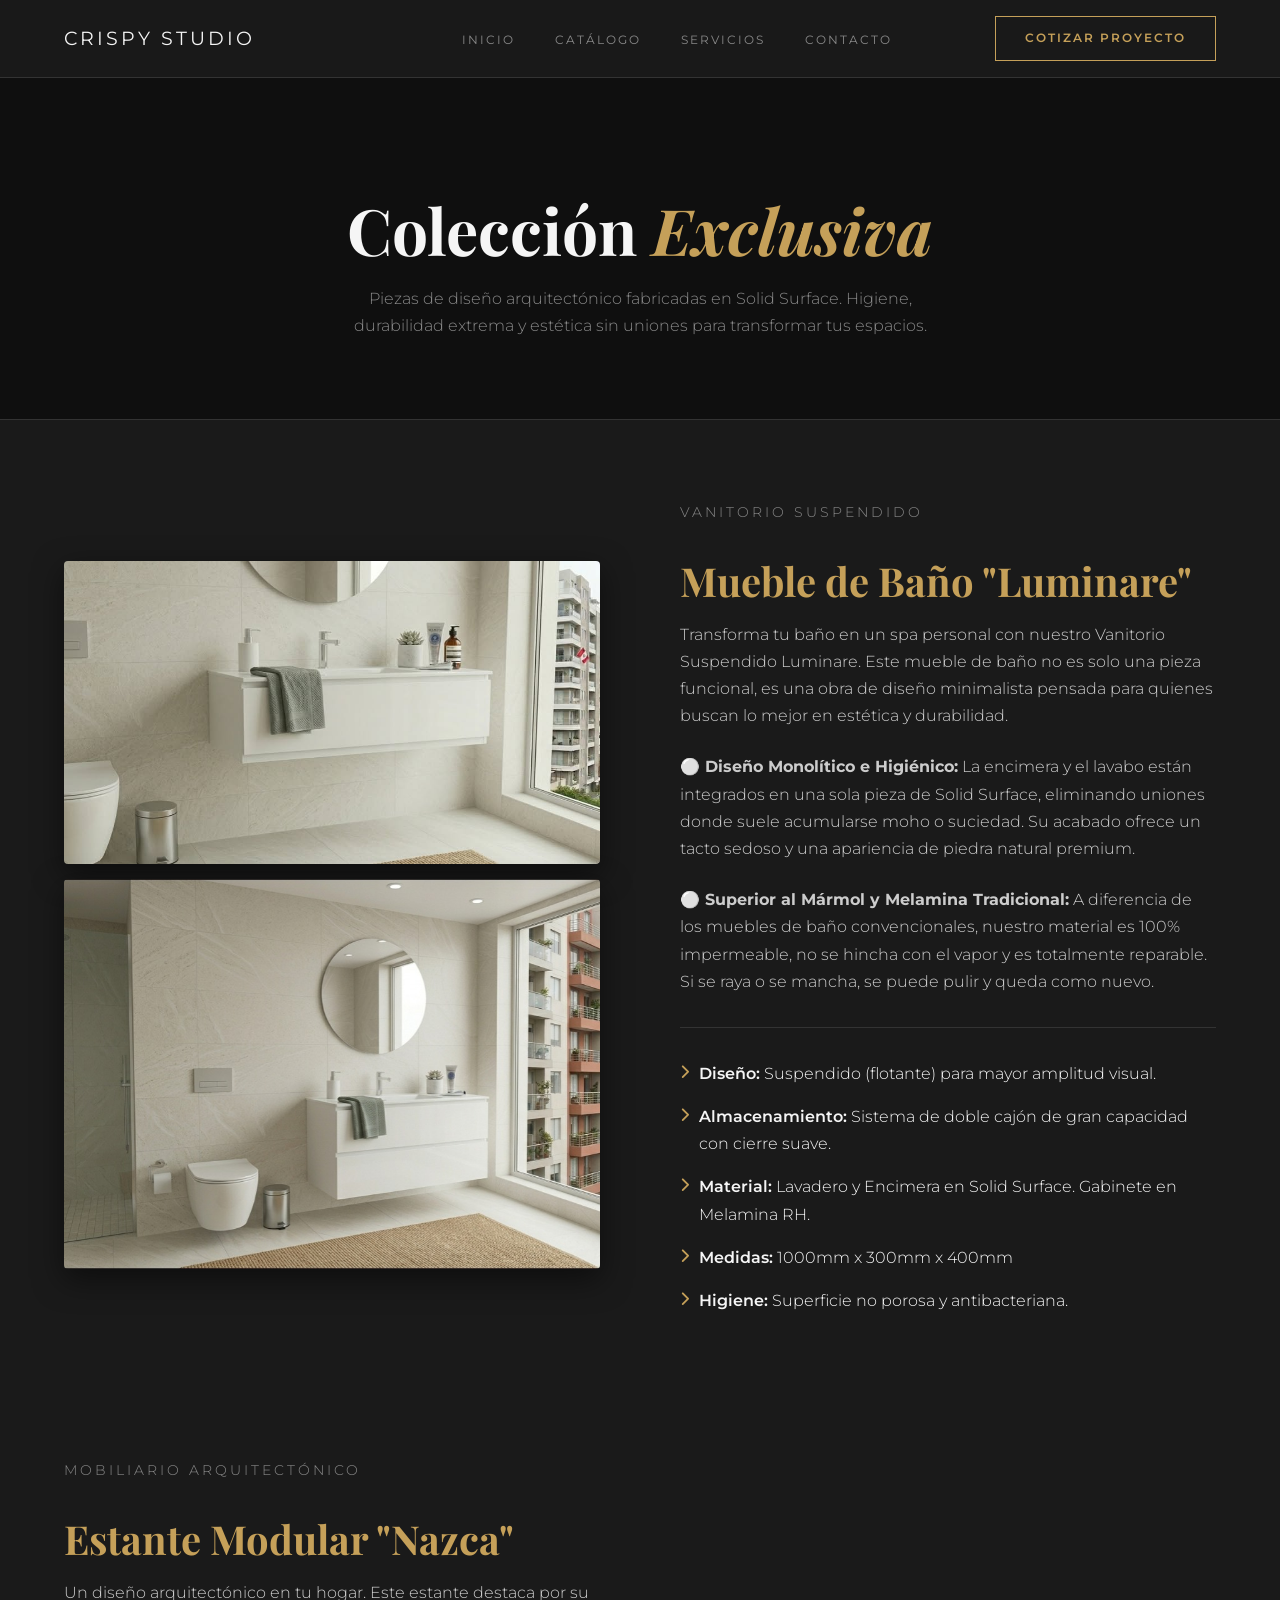
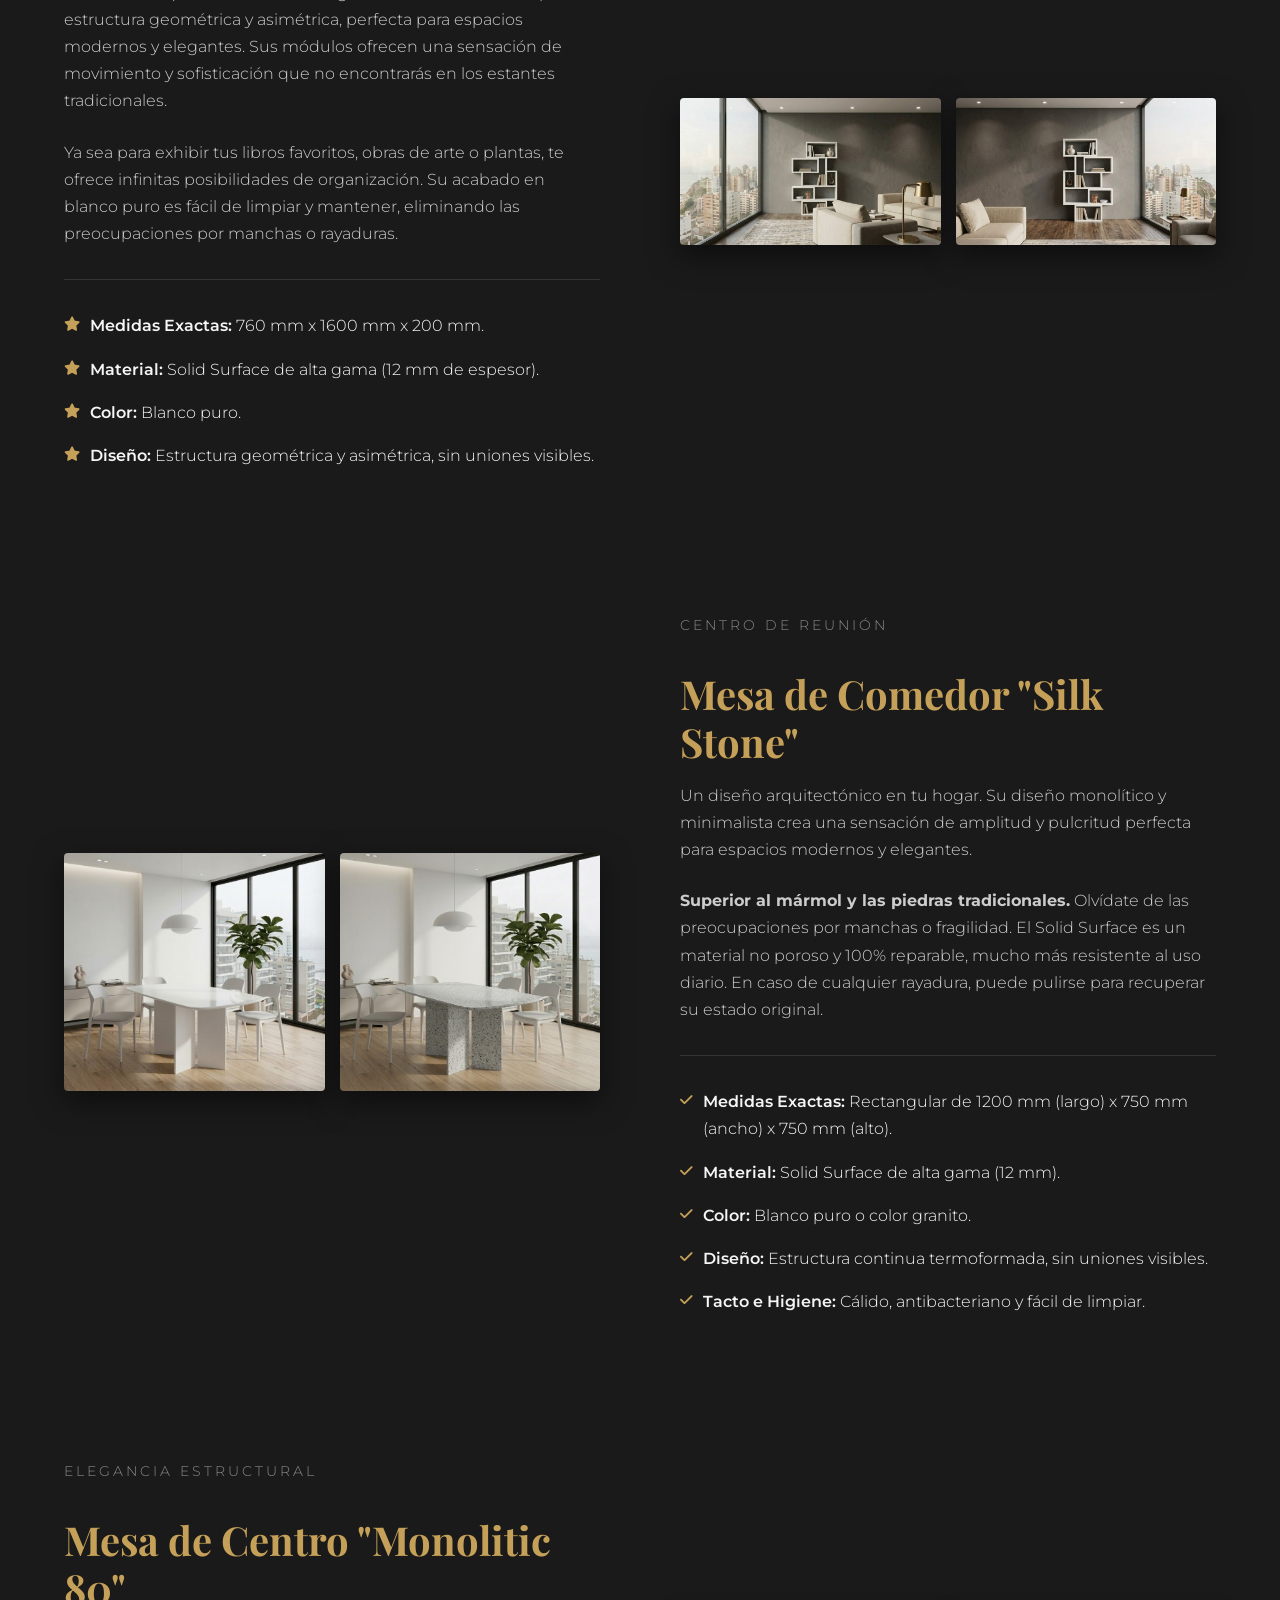
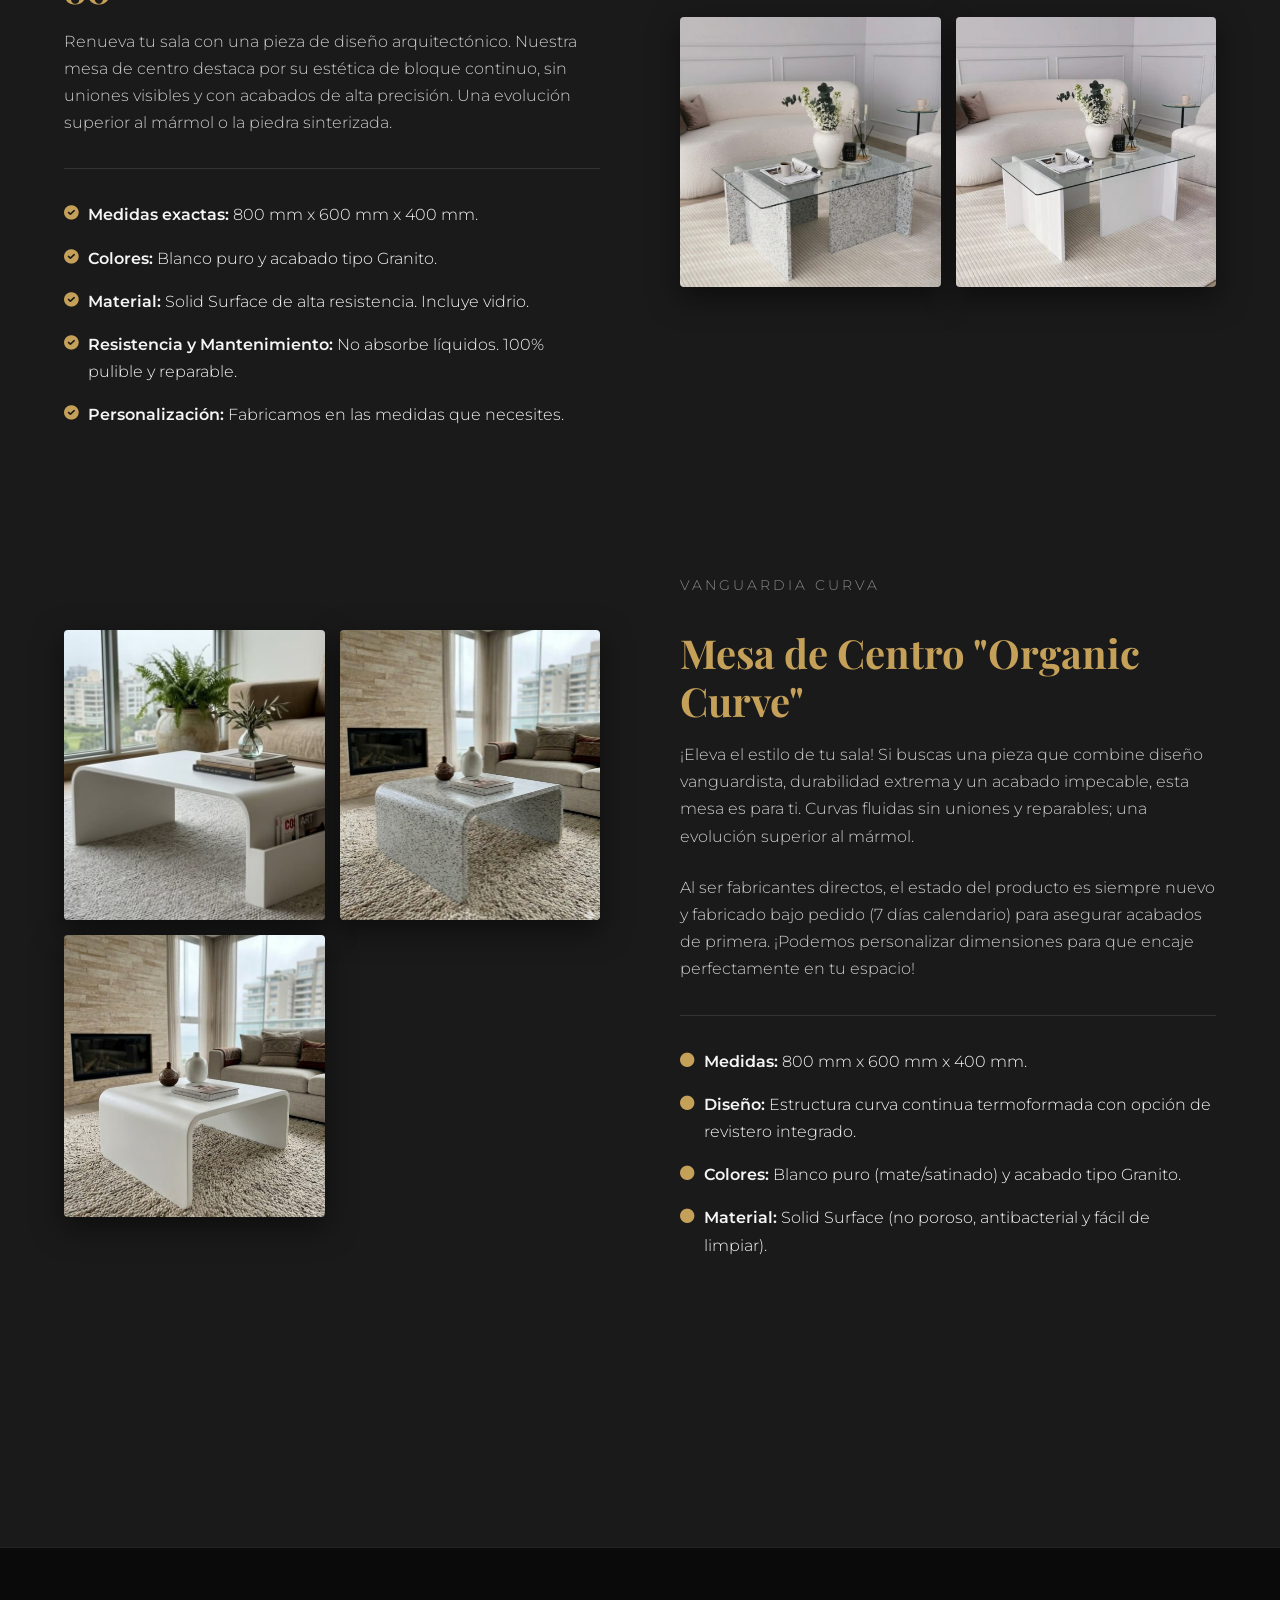
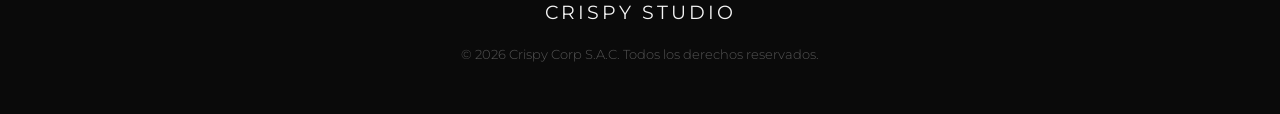
==== commit b5a0a5b0: "Update catalogo.html" ====
--- a/catalogo.html
+++ b/catalogo.html
@@ -13,30 +13,30 @@
 </head>
 <body>
 
-       <header>
-        <div class="logo-container">
-            <a href="index.html" style="text-decoration: none; display: flex; align-items: center; gap: 10px;">
-                <div class="logo-text">CRISPY STUDIO</div>
-            </a>
-        </div>
-    
-        <div class="menu-toggle" id="mobile-menu">
-            <span></span>
-            <span></span>
-            <span></span>
-        </div>
-    
-        <nav id="nav-menu">
-            <ul>
-                <li><a href="index.html">Inicio</a></li>
-                <li><a href="catalogo.html">Catálogo</a></li>
-                <li><a href="#servicios">Servicios</a></li>
-                <li><a href="#contacto">Contacto</a></li>
-            </ul>
-        </nav>
-    
-        <a href="https://wa.me/tu-numero" class="btn-cta">COTIZAR PROYECTO</a>
-    </header>
+<header>
+    <div class="logo-container">
+        <a href="index.html" style="text-decoration: none; display: flex; align-items: center; gap: 10px;">
+            <div class="logo-text">CRISPY STUDIO</div>
+        </a>
+    </div>
+
+    <div class="menu-toggle" id="mobile-menu">
+        <span></span>
+        <span></span>
+        <span></span>
+    </div>
+
+    <nav id="nav-menu">
+        <ul>
+            <li><a href="index.html">Inicio</a></li>
+            <li><a href="catalogo.html">Catálogo</a></li>
+            <li><a href="#servicios">Servicios</a></li>
+            <li><a href="#contacto">Contacto</a></li>
+        </ul>
+    </nav>
+
+    <a href="https://wa.me/51994753687" class="btn-cta">COTIZAR PROYECTO</a>
+</header>
 
     <section id="hero-catalog">
         <h1>Colección <span>Exclusiva</span></h1>
--- a/style.css
+++ b/style.css
@@ -1,83 +1,536 @@
-/* --- CONFIGURACIÓN BASE --- */
-:root {
-    --primary-color: #000;
-    --accent-color: #d4af37; /* Dorado para Crispy Studio */
-    --text-light: #ffffff;
-}
-
-header {
-    position: fixed;
-    top: 0;
-    width: 100%;
-    z-index: 1000;
-    background: rgba(0, 0, 0, 0.9);
-    display: flex;
-    justify-content: space-between;
-    align-items: center;
-    padding: 1rem 5%;
-    transition: all 0.3s ease;
-}
-
-/* --- MENÚ DE HAMBURGUESA (OCULTO POR DEFECTO) --- */
-.menu-toggle {
-    display: none;
-    flex-direction: column;
-    cursor: pointer;
-    gap: 5px;
-}
-
-.menu-toggle span {
-    width: 30px;
-    height: 3px;
-    background-color: var(--text-light);
-    border-radius: 2px;
-    transition: 0.3s;
-}
-
-/* --- NAVEGACIÓN --- */
-nav ul {
-    display: flex;
-    list-style: none;
-    gap: 2rem;
-    margin: 0;
-}
-
-nav a {
-    color: var(--text-light);
-    text-decoration: none;
-    font-size: 0.9rem;
-    text-transform: uppercase;
-    letter-spacing: 1px;
-}
-
-/* --- RESPONSIVE (MÓVIL) --- */
-@media (max-width: 1024px) {
-    .menu-toggle {
-        display: flex; /* Aparece en móviles */
-        order: 2;
-    }
-
-    .logo-container { order: 1; }
-    .btn-cta { display: none; } /* Ocultamos el botón principal en el header móvil */
-
-    nav {
-        display: none; /* Se oculta el menú normal */
+<style>
+    /* --- 1. VARIABLES Y RESET --- */
+    :root {
+        --primary: #C5A059;    /* Dorado Bronce / Champaña */
+        --primary-light: #D4AF37;
+        --dark: #1A1A1A;       /* Negro Carbón suave */
+        --darker: #0F0F0F;
+        --light: #F5F5F5;      /* Blanco Humo */
+        --grey-text: #888;
+        --transition: all 0.4s cubic-bezier(0.165, 0.84, 0.44, 1);
+    }
+
+    * {
+        margin: 0;
+        padding: 0;
+        box-sizing: border-box;
+    }
+
+    html { scroll-behavior: smooth; }
+
+    body {
+        font-family: 'Montserrat', sans-serif;
+        background-color: var(--dark);
+        color: var(--light);
+        line-height: 1.7;
+        overflow-x: hidden;
+        font-weight: 300; /* Letra más delgada = más elegante */
+    }
+
+    /* Títulos con Serif para lujo */
+    h1, h2, h3, h4 {
+        font-family: 'Playfair Display', serif;
+        font-weight: 700;
+        line-height: 1.2;
+        color: var(--light);
+    }
+
+    a { text-decoration: none; color: inherit; }
+    ul { list-style: none; }
+
+    /* --- NAVEGACIÓN --- */
+    header {
+        background: rgba(26, 26, 26, 0.98);
+        padding: 1rem 5%;
+        display: flex;
+        justify-content: space-between;
+        align-items: center;
+        position: fixed;
+        width: 100%;
+        top: 0;
+        z-index: 1000;
+        border-bottom: 1px solid #333;
+        backdrop-filter: blur(10px);
+    }
+   
+    .logo-container {
+        display: flex;
+        align-items: center;
+        gap: 15px;
+    }
+   
+    .logo-text {
+        font-family: 'Montserrat', sans-serif;
+        font-weight: 400;
+        font-size: 1.2rem;
+        letter-spacing: 3px;
+        text-transform: uppercase;
+        color: var(--light);
+    }
+   
+    .nav-logo-img {
+        height: 40px;
+        filter: brightness(1.2);
+    }
+
+    nav ul { display: flex; gap: 2.5rem; }
+   
+    nav a {
+        font-family: 'Montserrat', sans-serif;
+        font-weight: 400;
+        font-size: 0.75rem;
+        letter-spacing: 2px;
+        transition: var(--transition);
+        text-transform: uppercase;
+        color: var(--grey-text);
+    }
+
+    nav a:hover { color: var(--primary); }
+
+    .btn-cta {
+        border: 1px solid var(--primary);
+        color: var(--primary);
+        padding: 0.7rem 1.8rem;
+        font-family: 'Montserrat', sans-serif;
+        font-weight: 600;
+        font-size: 0.75rem;
+        text-transform: uppercase;
+        letter-spacing: 2px;
+        transition: var(--transition);
+        display: inline-block;
+        background: transparent;
+    }
+
+    .btn-cta:hover {
+        background: var(--primary);
+        color: var(--dark);
+        box-shadow: 0 10px 20px rgba(197, 160, 89, 0.2);
+    }
+
+    /* --- SECCIONES --- */
+    .section-padding { padding: 8rem 10%; }
+   
+    .section-title {
+        text-align: center;
+        margin-bottom: 5rem;
+    }
+
+    .section-title h2 {
+        font-size: 3.5rem;
+        margin-bottom: 1.5rem;
+    }
+
+    .section-title p {
+        font-family: 'Playfair Display', serif;
+        font-style: italic;
+        color: var(--primary);
+        font-size: 1.3rem;
+        max-width: 700px;
+        margin: 1rem auto 0;
+    }
+
+    .line {
+        width: 60px;
+        height: 2px;
+        background: var(--primary);
+        margin: 0 auto;
+    }
+
+    /* --- HERO SECTION --- */
+    #hero {
+        height: 100vh;
+        display: flex;
+        flex-direction: column;
+        justify-content: center;
+        padding: 0 10%;
+        background: linear-gradient(to right, rgba(15,15,15,0.9) 30%, rgba(15,15,15,0.2)), url('https://images.unsplash.com/photo-1600585154340-be6161a56a0c?auto=format&fit=crop&w=1920&q=80');
+        background-size: cover;
+        background-position: center;
+    }
+
+    #hero h1 {
+        font-size: 5rem;
+        margin-bottom: 2rem;
+        max-width: 900px;
+        font-weight: 700;
+    }
+
+    #hero h1 span {
+        color: var(--primary);
+        display: block;
+        font-style: italic;
+        font-weight: 400;
+    }
+
+    #hero p {
+        font-size: 1.1rem;
+        max-width: 500px;
+        margin-bottom: 3rem;
+        color: #ccc;
+        border-left: 2px solid var(--primary);
+        padding-left: 20px;
+    }
+
+    /* --- BENEFICIOS / VALOR --- */
+    .value-list {
+        display: grid;
+        grid-template-columns: repeat(auto-fit, minmax(300px, 1fr));
+        gap: 3rem;
+    }
+
+    .value-item {
+        text-align: center;
+        padding: 2rem;
+        transition: var(--transition);
+    }
+
+    .value-item i {
+        font-size: 2.5rem;
+        color: var(--primary);
+        margin-bottom: 1.5rem;
+        opacity: 0.8;
+    }
+
+    .value-item h4 {
+        font-size: 1.5rem;
+        margin-bottom: 1rem;
+        font-family: 'Playfair Display', serif;
+    }
+
+    .value-item p {
+        color: var(--grey-text);
+        font-size: 0.95rem;
+        line-height: 1.8;
+    }
+
+    /* --- GRID DE PRODUCTOS (2x2) --- */
+    .services-grid {
+        display: grid;
+        gap: 2rem;
+        grid-template-columns: repeat(2, 1fr);
+        max-width: 1200px;
+        margin: 0 auto;
+    }
+
+    .card {
+        background: #222;
+        padding: 4rem 3rem;
+        border: 1px solid #333;
+        transition: var(--transition);
+        position: relative;
+        overflow: hidden;
+    }
+
+    .card:hover {
+        border-color: var(--primary);
+        background: #282828;
+    }
+
+    .card i {
+        font-size: 2rem;
+        color: var(--primary);
+        margin-bottom: 2rem;
+    }
+
+    .card h3 {
+        font-size: 2rem;
+        margin-bottom: 1.5rem;
+    }
+
+    .card p {
+        color: var(--grey-text);
+        font-size: 0.9rem;
+        margin-bottom: 2rem;
+    }
+
+    .card-number {
         position: absolute;
-        top: 100%;
-        left: 0;
-        width: 100%;
-        background: rgba(0, 0, 0, 0.95);
-        padding: 20px 0;
-    }
-
-    /* Clase que activaremos con JS */
-    nav.active {
+        top: 2rem;
+        right: 2rem;
+        font-family: 'Playfair Display', serif;
+        font-style: italic;
+        color: rgba(197, 160, 89, 0.1);
+        font-size: 4rem;
+    }
+
+    .brand-tag {
+        font-family: 'Montserrat', sans-serif;
+        font-size: 0.7rem;
+        letter-spacing: 2px;
+        color: var(--primary);
+        font-weight: 600;
+        text-transform: uppercase;
+        border-top: 1px solid #444;
+        padding-top: 1.5rem;
+        margin-top: auto;
+    }
+
+    /* --- IMPLEMENTACIÓN LOOP --- */
+    .implementation-card {
+        background: #1a1a1a;
+        border: 1px solid #333;
+        padding: 5rem;
+        text-align: center;
+        max-width: 1000px;
+        margin: 5rem auto 0;
+    }
+
+    .loop-title h3 {
+        font-size: 2.5rem;
+        margin-bottom: 1rem;
+    }
+
+    .loop-subtitle {
+        text-transform: uppercase;
+        letter-spacing: 4px;
+        font-size: 0.8rem;
+        color: var(--primary);
+        margin-bottom: 1rem;
         display: block;
     }
 
-    nav ul {
-        flex-direction: column;
+    .loop-steps {
+        display: flex;
+        justify-content: center;
         align-items: center;
         gap: 1.5rem;
-    }
-}
+        margin-top: 4rem;
+    }
+
+    .loop-step {
+        font-size: 0.75rem;
+        text-transform: uppercase;
+        letter-spacing: 1px;
+        color: var(--light);
+        border: 1px solid #444;
+        padding: 0.8rem 1.5rem;
+    }
+
+    /* --- CONTACTO --- */
+
+    .contact-form {
+        max-width: 800px; /* Evita que el formulario sea demasiado ancho */
+        margin: 0 auto;   /* Lo centra horizontalmente */
+        display: flex;
+        flex-direction: column;
+        gap: 1rem;        /* Espacio uniforme entre campos */
+    }
+
+    .contact-form input,
+    .contact-form textarea {
+        width: 100%;      /* Asegura que ocupen el ancho del contenedor */
+        display: block;
+    }
+
+    .contact-form button.submit {
+        align-self: center; /* Centra solo el botón */
+        padding: 1.2rem 4rem; /* Botón más estilizado */
+        width: auto;        /* Que no ocupe todo el ancho si no quieres */
+    }
+    input, textarea {
+        background: transparent;
+        border: none;
+        border-bottom: 1px solid #444;
+        padding: 1.5rem 0.5rem;
+        color: white;
+        font-family: 'Montserrat', sans-serif;
+        margin-bottom: 1rem;
+        transition: var(--transition);
+        border-radius: 0;
+    }
+
+    input:focus, textarea:focus {
+        outline: none;
+        border-bottom-color: var(--primary);
+    }
+
+    button.submit {
+        margin-top: 2rem;
+        background: var(--primary);
+        border: 1px solid var(--primary);
+        padding: 1.2rem;
+        color: var(--dark);
+        font-weight: 700;
+        letter-spacing: 2px;
+        cursor: pointer;
+        transition: var(--transition);
+    }
+
+    button.submit:hover {
+        background: transparent;
+        color: var(--primary);
+    }
+
+    /* --- FOOTER --- */
+    footer {
+        padding: 5rem 10%;
+        background: #0a0a0a;
+        border-top: 1px solid #222;
+        text-align: center;
+    }
+
+    /* --- ANIMACIONES REVEAL --- */
+    .reveal {
+        opacity: 0;
+        transform: translateY(40px);
+        transition: all 1s cubic-bezier(0.165, 0.84, 0.44, 1);
+    }
+
+    .reveal.active {
+        opacity: 1;
+        transform: translateY(0);
+    }
+
+    /* --- RESPONSIVE --- */
+    @media (max-width: 1024px) {
+        #hero h1 { font-size: 3.5rem; }
+        .services-grid { grid-template-columns: 1fr; }
+        .loop-steps { flex-direction: column; }
+    }
+   
+    /* --- SECCIÓN DE LOGOS DE MARCAS --- */
+    .brands-container {
+        display: flex;
+        flex-wrap: wrap;
+        justify-content: center;
+        align-items: center;
+        gap: 4rem; /* Espacio entre logos */
+        padding: 2rem 0;
+        margin-top: 3rem;
+    }
+
+    .brand-logo-item {
+        height: 50px; /* Altura fija para todos */
+        width: 150px;  /* Ancho máximo para mantener orden */
+        display: flex;
+        justify-content: center;
+        align-items: center;
+        filter: grayscale(100%) opacity(0.6); /* Los hace ver elegantes y uniformes */
+        transition: var(--transition);
+    }
+
+    .brand-logo-item:hover {
+        filter: grayscale(0%) opacity(1); /* Cobran color al pasar el mouse */
+    }
+
+    .brand-logo-item img {
+        max-height: 100%;
+        max-width: 100%;
+        object-fit: contain; /* Evita que se estiren o deformen */
+    }
+
+        /* --- VARIABLES Y RESET (Heredados del Index) --- */
+        :root {
+            --primary: #C5A059;
+            --dark: #1A1A1A;
+            --darker: #0F0F0F;
+            --light: #F5F5F5;
+            --grey-text: #888;
+            --transition: all 0.4s ease;
+        }
+
+        * { margin: 0; padding: 0; box-sizing: border-box; }
+        html { scroll-behavior: smooth; }
+
+        body {
+            font-family: 'Montserrat', sans-serif;
+            background-color: var(--dark);
+            color: var(--light);
+            line-height: 1.7;
+            font-weight: 300;
+        }
+
+        h1, h2, h3, h4 { font-family: 'Playfair Display', serif; font-weight: 700; line-height: 1.2; color: var(--light); }
+        a { text-decoration: none; color: inherit; }
+        ul { list-style: none; }
+
+        /* --- NAVEGACIÓN --- */
+        header {
+            background: rgba(26, 26, 26, 0.98);
+            padding: 1rem 5%;
+            display: flex;
+            justify-content: space-between;
+            align-items: center;
+            position: fixed;
+            width: 100%;
+            top: 0;
+            z-index: 1000;
+            border-bottom: 1px solid #333;
+            backdrop-filter: blur(10px);
+        }
+       
+        .logo-container { display: flex; align-items: center; gap: 15px; }
+        .logo-text { font-family: 'Montserrat', sans-serif; font-weight: 400; font-size: 1.2rem; letter-spacing: 3px; text-transform: uppercase; }
+        nav ul { display: flex; gap: 2.5rem; }
+        nav a { font-size: 0.75rem; letter-spacing: 2px; text-transform: uppercase; color: var(--grey-text); transition: var(--transition); }
+        nav a:hover, nav a.active { color: var(--primary); }
+       
+        .btn-cta {
+            border: 1px solid var(--primary); color: var(--primary); padding: 0.7rem 1.8rem;
+            font-weight: 600; font-size: 0.75rem; text-transform: uppercase; letter-spacing: 2px; transition: var(--transition);
+        }
+        .btn-cta:hover { background: var(--primary); color: var(--dark); }
+
+        /* --- HERO CATÁLOGO --- */
+        #hero-catalog {
+            padding: 12rem 5% 5rem;
+            text-align: center;
+            background: var(--darker);
+            border-bottom: 1px solid #333;
+        }
+        #hero-catalog h1 { font-size: 4rem; margin-bottom: 1rem; }
+        #hero-catalog h1 span { color: var(--primary); font-style: italic; }
+        #hero-catalog p { color: var(--grey-text); max-width: 600px; margin: 0 auto; }
+
+        /* --- CATÁLOGO DE PRODUCTOS --- */
+        .catalog-container { padding: 5rem 5%; max-width: 1400px; margin: 0 auto; }
+       
+        .product-row {
+            display: flex;
+            align-items: center;
+            gap: 5rem;
+            margin-bottom: 8rem;
+        }
+       
+        /* Alternar orden para estilo revista */
+        .product-row:nth-child(even) { flex-direction: row-reverse; }
+
+        .product-images {
+            flex: 1;
+            display: grid;
+            gap: 15px;
+            grid-template-columns: repeat(auto-fit, minmax(200px, 1fr));
+        }
+
+        .product-images img {
+            width: 100%;
+            height: 100%;
+            object-fit: cover;
+            border-radius: 4px;
+            transition: var(--transition);
+            box-shadow: 0 10px 30px rgba(0,0,0,0.5);
+            max-height: 450px;
+        }
+
+        .product-images img:hover { transform: scale(1.02); border-color: var(--primary); }
+
+        .product-info { flex: 1; }
+        .product-info h2 { font-size: 2.5rem; margin-bottom: 1rem; color: var(--primary); }
+        .product-info .subtitle { font-family: 'Montserrat', sans-serif; font-size: 0.9rem; text-transform: uppercase; letter-spacing: 3px; color: var(--grey-text); margin-bottom: 2rem; display: block; }
+        .product-info p { margin-bottom: 1.5rem; color: #ccc; }
+       
+        .specs-list { margin-top: 2rem; border-top: 1px solid #333; padding-top: 2rem; }
+        .specs-list li { margin-bottom: 1rem; display: flex; gap: 10px; align-items: flex-start; }
+        .specs-list i { color: var(--primary); margin-top: 5px; font-size: 0.9rem; }
+        .specs-list strong { color: var(--light); font-weight: 600; }
+
+        /* --- RESPONSIVE --- */
+        @media (max-width: 992px) {
+            .product-row, .product-row:nth-child(even) { flex-direction: column; gap: 3rem; margin-bottom: 5rem; }
+            .product-images img { max-height: 350px; }
+            #hero-catalog h1 { font-size: 3rem; }
+            nav { display: none; } /* En móvil sugeriría un menú hamburguesa luego */
+        }
+       
+        footer { padding: 3rem 5%; background: #0a0a0a; border-top: 1px solid #222; text-align: center; margin-top: 4rem; }
+    </style>
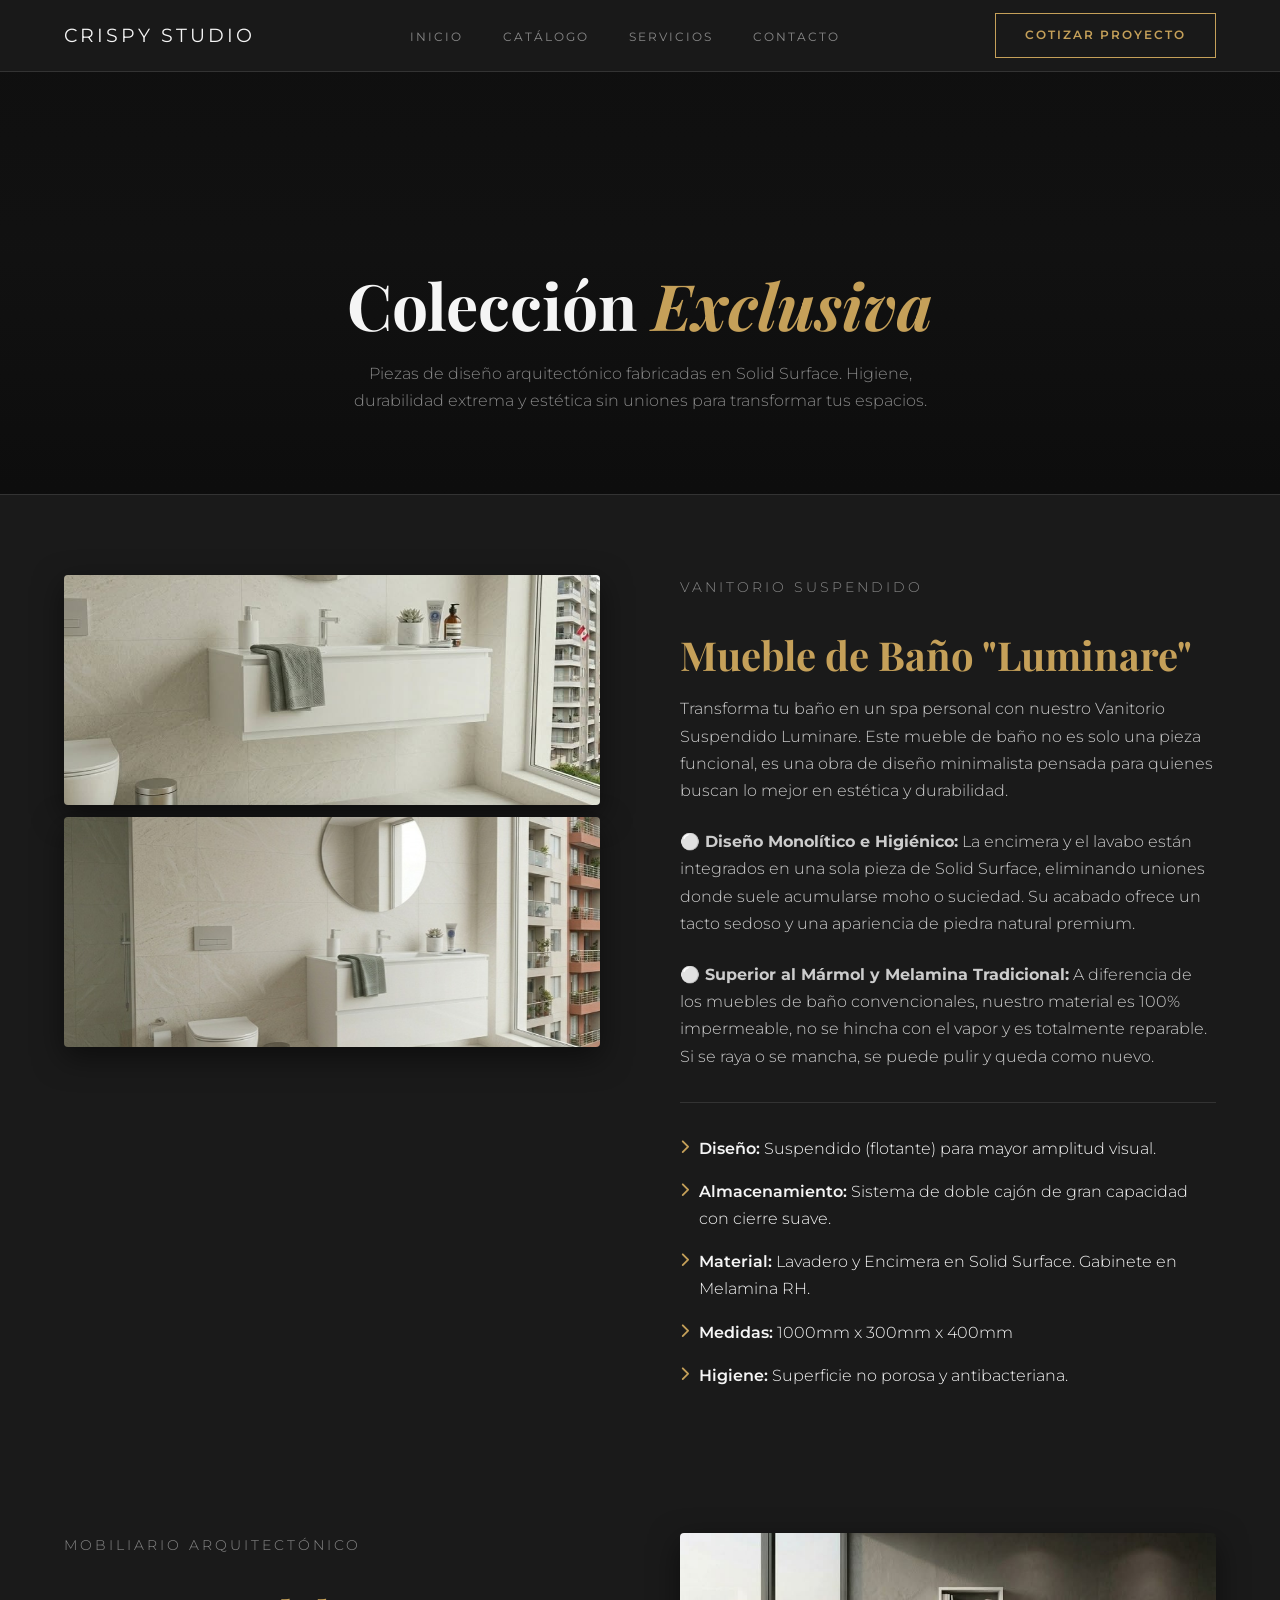
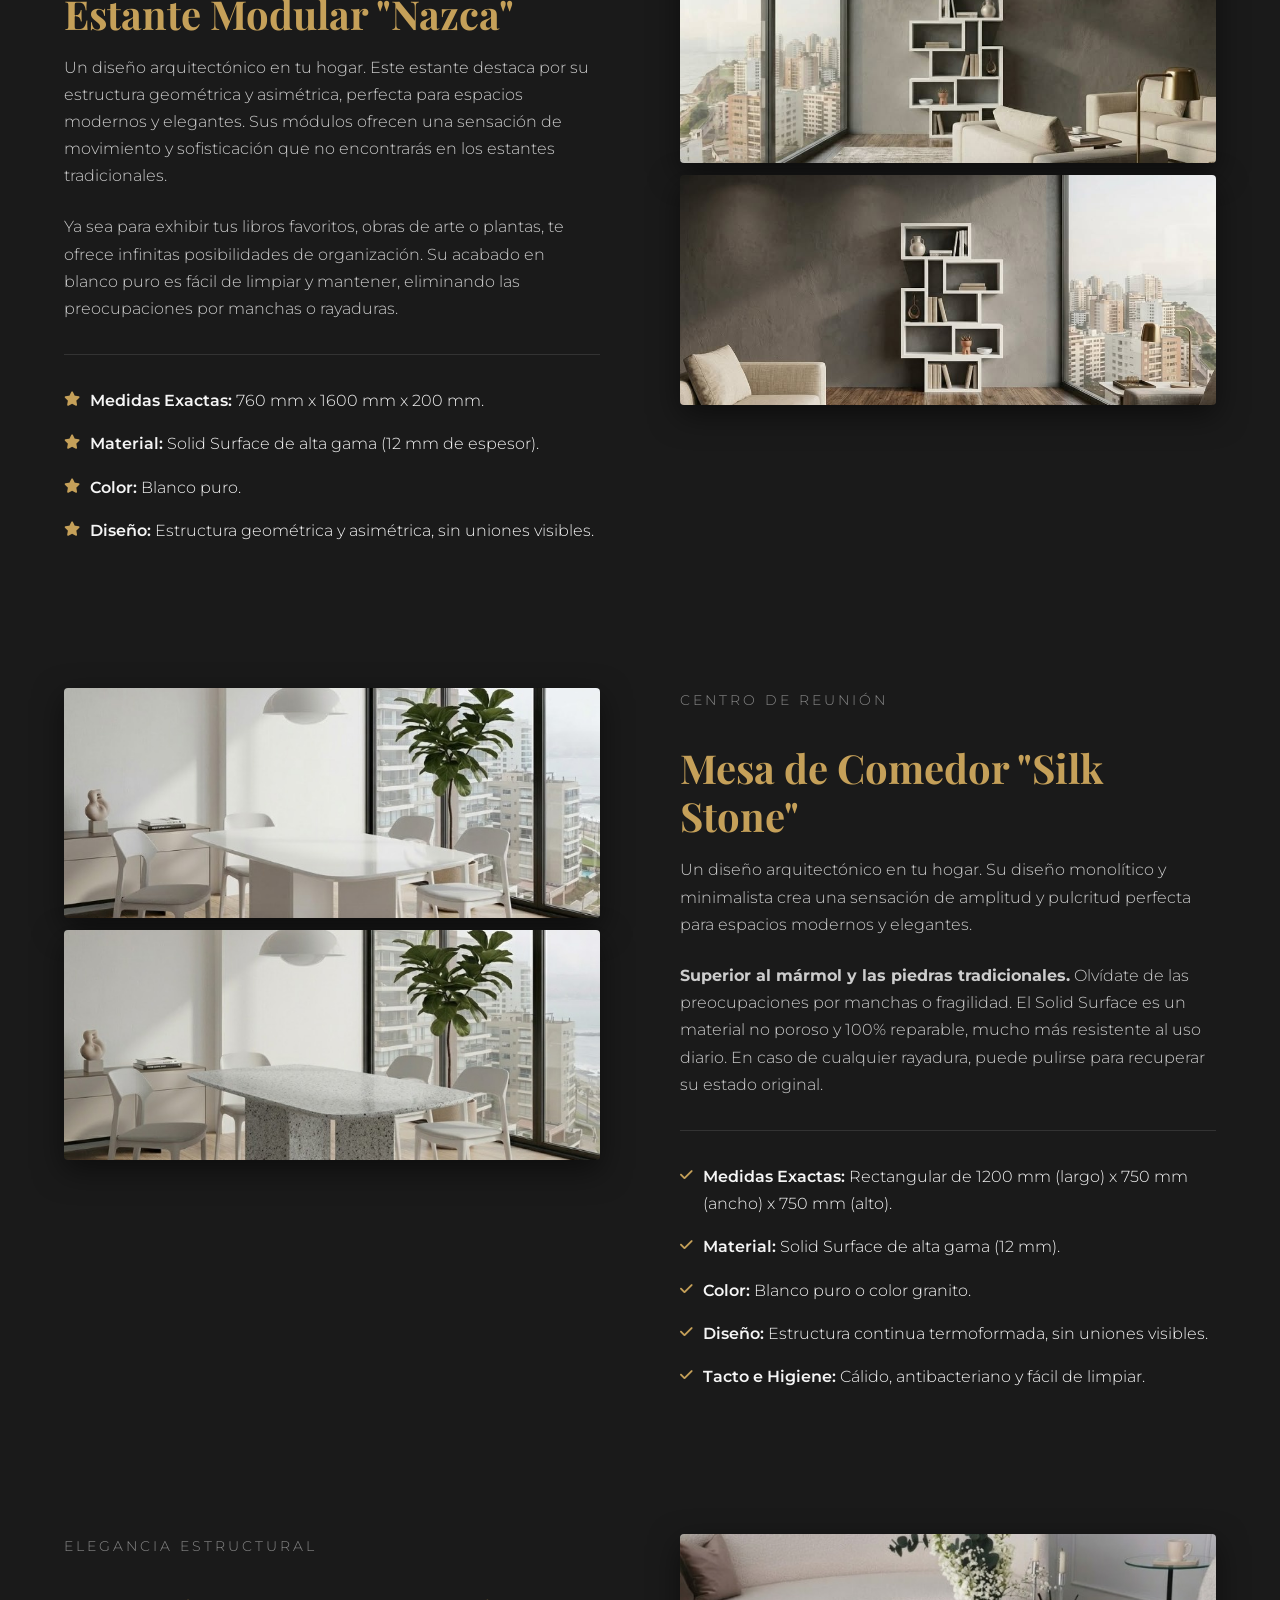
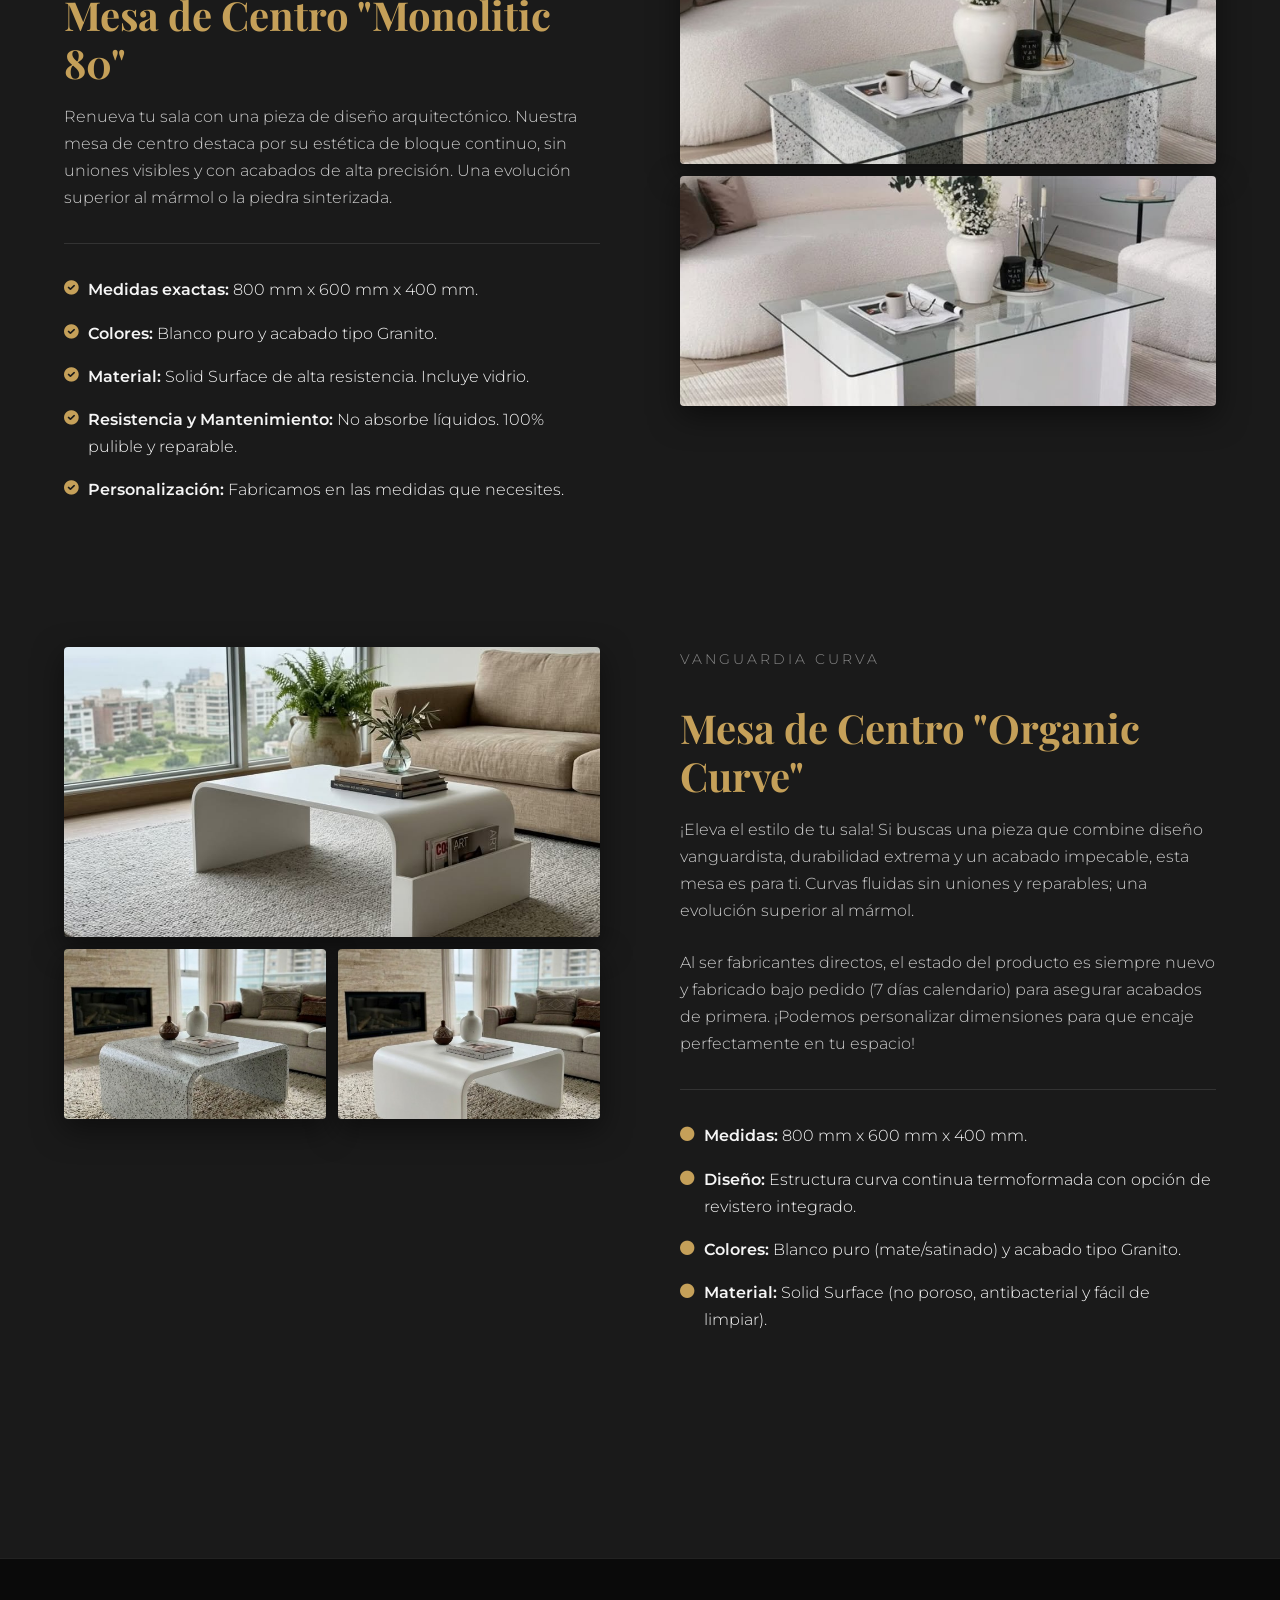
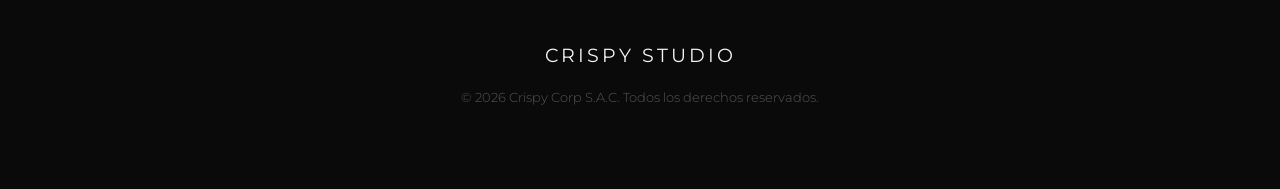
==== commit 0516389c: "Add files via upload" ====
--- a/catalogo.html
+++ b/catalogo.html
@@ -43,11 +43,24 @@
         <p>Piezas de diseño arquitectónico fabricadas en Solid Surface. Higiene, durabilidad extrema y estética sin uniones para transformar tus espacios.</p>
     </section>
 
+    <style>
+        #hero-catalog {
+            background:
+                linear-gradient(to bottom, rgba(10,10,10,0.72) 0%, rgba(10,10,10,0.55) 50%, rgba(10,10,10,0.82) 100%),
+                url('https://images.unsplash.com/photo-1616486338812-3dadae4b4ace?auto=format&fit=crop&w=1920&q=80')
+                center center / cover no-repeat;
+            min-height: 55vh;
+            display: flex;
+            flex-direction: column;
+            justify-content: flex-end;
+        }
+    </style>
+
     <section class="catalog-container">
 
         <div class="product-row">
-            <div class="product-images" style="grid-template-columns: 1fr;">
-                <img src="Luminare1.jpg" alt="Vanitorio Luminare 1">               
+            <div class="product-images img-count-2">
+                <img src="Luminare1.jpg" alt="Vanitorio Luminare 1">
                 <img src="Luminare2.jpg" alt="Vanitorio Luminare 2">
             </div>
             <div class="product-info">
@@ -68,7 +81,7 @@
         </div>
 
         <div class="product-row">
-            <div class="product-images">
+            <div class="product-images img-count-2">
                 <img src="Nazca1.jpg" alt="Estante Nazca 1">
                 <img src="Nazca2.jpg" alt="Estante Nazca 2">
             </div>
@@ -88,7 +101,7 @@
         </div>
 
         <div class="product-row">
-            <div class="product-images">
+            <div class="product-images img-count-2">
                 <img src="SilkStone1.jpg" alt="Mesa Comedor Silk Stone">
                 <img src="SilkStone2.jpg" alt="Mesa Comedor Silk Stone Detalle">
             </div>
@@ -109,7 +122,7 @@
         </div>
 
         <div class="product-row">
-            <div class="product-images">
+            <div class="product-images img-count-2">
                 <img src="Monolitic1.jpg" alt="Mesa Centro Monolitic 1">
                 <img src="Monolitic2.jpg" alt="Mesa Centro Monolitic 2">
             </div>
@@ -129,7 +142,7 @@
         </div>
 
         <div class="product-row">
-            <div class="product-images">
+            <div class="product-images img-count-3">
                 <img src="Organic1.jpg" alt="Organic Curve 1">
                 <img src="Organic2.jpg" alt="Organic Curve 2">
                 <img src="Organic3.jpg" alt="Organic Curve 3">
@@ -156,17 +169,7 @@
         <p style="margin-top: 1rem; font-size: 0.8rem; color: #555;">&copy; 2026 Crispy Corp S.A.C. Todos los derechos reservados.</p>
     </footer>
 
-    <script>
-    const menuToggle = document.getElementById('mobile-menu');
-    const navMenu = document.getElementById('nav-menu');
-
-    menuToggle.addEventListener('click', () => {
-        navMenu.classList.toggle('active');
-        
-        // Animación simple de las rayitas (opcional)
-        menuToggle.classList.toggle('is-active');
-    });
-    </script>
+<script src="script.js"></script>
     
 
 </body>
--- a/style.css
+++ b/style.css
@@ -1,536 +1,688 @@
-<style>
-    /* --- 1. VARIABLES Y RESET --- */
-    :root {
-        --primary: #C5A059;    /* Dorado Bronce / Champaña */
-        --primary-light: #D4AF37;
-        --dark: #1A1A1A;       /* Negro Carbón suave */
-        --darker: #0F0F0F;
-        --light: #F5F5F5;      /* Blanco Humo */
-        --grey-text: #888;
-        --transition: all 0.4s cubic-bezier(0.165, 0.84, 0.44, 1);
-    }
-
-    * {
-        margin: 0;
-        padding: 0;
-        box-sizing: border-box;
-    }
-
-    html { scroll-behavior: smooth; }
-
-    body {
-        font-family: 'Montserrat', sans-serif;
-        background-color: var(--dark);
-        color: var(--light);
-        line-height: 1.7;
-        overflow-x: hidden;
-        font-weight: 300; /* Letra más delgada = más elegante */
-    }
-
-    /* Títulos con Serif para lujo */
-    h1, h2, h3, h4 {
-        font-family: 'Playfair Display', serif;
-        font-weight: 700;
-        line-height: 1.2;
-        color: var(--light);
-    }
-
-    a { text-decoration: none; color: inherit; }
-    ul { list-style: none; }
-
-    /* --- NAVEGACIÓN --- */
-    header {
-        background: rgba(26, 26, 26, 0.98);
-        padding: 1rem 5%;
+/* --- 1. VARIABLES Y RESET --- */
+:root {
+    --primary: #C5A059;
+    --primary-light: #D4AF37;
+    --dark: #1A1A1A;
+    --darker: #0F0F0F;
+    --light: #F5F5F5;
+    --grey-text: #888;
+    --transition: all 0.4s cubic-bezier(0.165, 0.84, 0.44, 1);
+    --header-height: 72px;
+}
+
+* {
+    margin: 0;
+    padding: 0;
+    box-sizing: border-box;
+}
+
+html { scroll-behavior: smooth; }
+
+body {
+    font-family: 'Montserrat', sans-serif;
+    background-color: var(--dark);
+    color: var(--light);
+    line-height: 1.7;
+    overflow-x: hidden;
+    font-weight: 300;
+}
+
+h1, h2, h3, h4 {
+    font-family: 'Playfair Display', serif;
+    font-weight: 700;
+    line-height: 1.2;
+    color: var(--light);
+}
+
+a { text-decoration: none; color: inherit; }
+ul { list-style: none; }
+
+/* --- NAVEGACIÓN --- */
+header {
+    background: rgba(26, 26, 26, 0.98);
+    padding: 1rem 5%;
+    display: flex;
+    justify-content: space-between;
+    align-items: center;
+    position: fixed;
+    width: 100%;
+    top: 0;
+    z-index: 1000;
+    border-bottom: 1px solid #333;
+    backdrop-filter: blur(10px);
+    height: var(--header-height);
+}
+
+.logo-container {
+    display: flex;
+    align-items: center;
+    gap: 15px;
+}
+
+.logo-text {
+    font-family: 'Montserrat', sans-serif;
+    font-weight: 400;
+    font-size: 1.2rem;
+    letter-spacing: 3px;
+    text-transform: uppercase;
+    color: var(--light);
+}
+
+.nav-logo-img {
+    height: 40px;
+    filter: brightness(1.2);
+}
+
+nav ul { display: flex; gap: 2.5rem; }
+
+nav a {
+    font-family: 'Montserrat', sans-serif;
+    font-weight: 400;
+    font-size: 0.75rem;
+    letter-spacing: 2px;
+    transition: var(--transition);
+    text-transform: uppercase;
+    color: var(--grey-text);
+}
+
+nav a:hover, nav a.active { color: var(--primary); }
+
+/* Hamburger button — hidden on desktop */
+.menu-toggle {
+    display: none;
+    flex-direction: column;
+    justify-content: space-between;
+    width: 28px;
+    height: 20px;
+    cursor: pointer;
+    z-index: 1100;
+    background: none;
+    border: none;
+    padding: 0;
+}
+
+.menu-toggle span {
+    display: block;
+    width: 100%;
+    height: 2px;
+    background: var(--light);
+    border-radius: 2px;
+    transition: var(--transition);
+}
+
+/* Animate hamburger to X when active */
+.menu-toggle.is-active span:nth-child(1) {
+    transform: translateY(9px) rotate(45deg);
+}
+.menu-toggle.is-active span:nth-child(2) {
+    opacity: 0;
+}
+.menu-toggle.is-active span:nth-child(3) {
+    transform: translateY(-9px) rotate(-45deg);
+}
+
+.btn-cta {
+    border: 1px solid var(--primary);
+    color: var(--primary);
+    padding: 0.7rem 1.8rem;
+    font-family: 'Montserrat', sans-serif;
+    font-weight: 600;
+    font-size: 0.75rem;
+    text-transform: uppercase;
+    letter-spacing: 2px;
+    transition: var(--transition);
+    display: inline-block;
+    background: transparent;
+    white-space: nowrap;
+}
+
+.btn-cta:hover {
+    background: var(--primary);
+    color: var(--dark);
+    box-shadow: 0 10px 20px rgba(197, 160, 89, 0.2);
+}
+
+/* --- SECCIONES --- */
+.section-padding { padding: 8rem 10%; }
+
+.section-title {
+    text-align: center;
+    margin-bottom: 5rem;
+}
+
+.section-title h2 {
+    font-size: 3.5rem;
+    margin-bottom: 1.5rem;
+}
+
+.section-title p {
+    font-family: 'Playfair Display', serif;
+    font-style: italic;
+    color: var(--primary);
+    font-size: 1.3rem;
+    max-width: 700px;
+    margin: 1rem auto 0;
+}
+
+.line {
+    width: 60px;
+    height: 2px;
+    background: var(--primary);
+    margin: 0 auto;
+}
+
+/* --- HERO (index) --- */
+#hero {
+    min-height: 100vh;
+    display: flex;
+    flex-direction: column;
+    justify-content: center;
+    padding: calc(var(--header-height) + 4rem) 10% 4rem;
+    background: linear-gradient(to right, rgba(15,15,15,0.9) 30%, rgba(15,15,15,0.2)),
+                url('https://images.unsplash.com/photo-1600585154340-be6161a56a0c?auto=format&fit=crop&w=1920&q=80');
+    background-size: cover;
+    background-position: center;
+}
+
+#hero h1 {
+    font-size: 5rem;
+    margin-bottom: 2rem;
+    max-width: 900px;
+    font-weight: 700;
+}
+
+#hero h1 span {
+    color: var(--primary);
+    display: block;
+    font-style: italic;
+    font-weight: 400;
+}
+
+#hero p {
+    font-size: 1.1rem;
+    max-width: 500px;
+    margin-bottom: 3rem;
+    color: #ccc;
+    border-left: 2px solid var(--primary);
+    padding-left: 20px;
+}
+
+/* --- HERO CATÁLOGO --- */
+#hero-catalog {
+    padding: calc(var(--header-height) + 5rem) 5% 5rem;
+    text-align: center;
+    background: var(--darker);
+    border-bottom: 1px solid #333;
+}
+
+#hero-catalog h1 { font-size: 4rem; margin-bottom: 1rem; }
+#hero-catalog h1 span { color: var(--primary); font-style: italic; }
+#hero-catalog p { color: var(--grey-text); max-width: 600px; margin: 0 auto; }
+
+/* --- BENEFICIOS / VALOR --- */
+.value-list {
+    display: grid;
+    grid-template-columns: repeat(auto-fit, minmax(300px, 1fr));
+    gap: 3rem;
+}
+
+.value-item {
+    text-align: center;
+    padding: 2rem;
+    transition: var(--transition);
+}
+
+.value-item i {
+    font-size: 2.5rem;
+    color: var(--primary);
+    margin-bottom: 1.5rem;
+    opacity: 0.8;
+}
+
+.value-item h4 {
+    font-size: 1.5rem;
+    margin-bottom: 1rem;
+    font-family: 'Playfair Display', serif;
+}
+
+.value-item p {
+    color: var(--grey-text);
+    font-size: 0.95rem;
+    line-height: 1.8;
+}
+
+/* --- GRID DE PRODUCTOS (2x2) --- */
+.services-grid {
+    display: grid;
+    gap: 2rem;
+    grid-template-columns: repeat(2, 1fr);
+    max-width: 1200px;
+    margin: 0 auto;
+}
+
+.card {
+    background: #222;
+    padding: 4rem 3rem;
+    border: 1px solid #333;
+    transition: var(--transition);
+    position: relative;
+    overflow: hidden;
+}
+
+.card:hover {
+    border-color: var(--primary);
+    background: #282828;
+}
+
+.card i {
+    font-size: 2rem;
+    color: var(--primary);
+    margin-bottom: 2rem;
+}
+
+.card h3 {
+    font-size: 2rem;
+    margin-bottom: 1.5rem;
+}
+
+.card p {
+    color: var(--grey-text);
+    font-size: 0.9rem;
+    margin-bottom: 2rem;
+}
+
+.card-number {
+    position: absolute;
+    top: 2rem;
+    right: 2rem;
+    font-family: 'Playfair Display', serif;
+    font-style: italic;
+    color: rgba(197, 160, 89, 0.1);
+    font-size: 4rem;
+}
+
+.brand-tag {
+    font-family: 'Montserrat', sans-serif;
+    font-size: 0.7rem;
+    letter-spacing: 2px;
+    color: var(--primary);
+    font-weight: 600;
+    text-transform: uppercase;
+    border-top: 1px solid #444;
+    padding-top: 1.5rem;
+    margin-top: auto;
+    display: block;
+}
+
+/* --- IMPLEMENTACIÓN LOOP --- */
+.implementation-loop-container { width: 100%; }
+
+.implementation-card {
+    background: #1a1a1a;
+    border: 1px solid #333;
+    padding: 5rem;
+    text-align: center;
+    max-width: 1000px;
+    margin: 5rem auto 0;
+}
+
+.loop-title h3 {
+    font-size: 2.5rem;
+    margin-bottom: 1rem;
+}
+
+.loop-subtitle {
+    text-transform: uppercase;
+    letter-spacing: 4px;
+    font-size: 0.8rem;
+}
+
+.loop-header {
+    display: flex;
+    align-items: center;
+    gap: 2rem;
+    margin-bottom: 2rem;
+    text-align: left;
+}
+
+.loop-icon {
+    font-size: 3rem !important;
+    color: var(--primary);
+    opacity: 0.5;
+}
+
+.loop-steps {
+    display: flex;
+    flex-wrap: wrap;
+    justify-content: center;
+    align-items: center;
+    gap: 1.5rem;
+    margin-top: 4rem;
+}
+
+.loop-step {
+    font-size: 0.75rem;
+    text-transform: uppercase;
+    letter-spacing: 1px;
+    color: var(--light);
+    border: 1px solid #444;
+    padding: 0.8rem 1.5rem;
+}
+
+/* --- CATÁLOGO DE PRODUCTOS --- */
+.catalog-container { padding: 5rem 5%; max-width: 1400px; margin: 0 auto; }
+
+.product-row {
+    display: flex;
+    align-items: center;
+    gap: 5rem;
+    margin-bottom: 8rem;
+}
+
+.product-row:nth-child(even) { flex-direction: row-reverse; }
+
+.product-images {
+    flex: 1;
+    display: grid;
+    gap: 12px;
+    align-self: stretch;
+}
+
+/* 2-image layout: stacked vertically, each image same height */
+.product-images.img-count-2 {
+    grid-template-columns: 1fr;
+    grid-template-rows: repeat(2, 230px);
+}
+
+/* 3-image layout: first image spans full width, two equal ones below */
+.product-images.img-count-3 {
+    grid-template-columns: repeat(2, 1fr);
+    grid-template-rows: 290px 170px;
+}
+
+.product-images.img-count-3 img:first-child {
+    grid-column: 1 / -1;
+}
+
+.product-images img {
+    width: 100%;
+    height: 100%;
+    object-fit: cover;
+    border-radius: 4px;
+    transition: var(--transition);
+    box-shadow: 0 10px 30px rgba(0,0,0,0.5);
+    display: block;
+}
+
+.product-images img:hover { transform: scale(1.02); }
+
+.product-info { flex: 1; }
+.product-info h2 { font-size: 2.5rem; margin-bottom: 1rem; color: var(--primary); }
+.product-info .subtitle {
+    font-family: 'Montserrat', sans-serif;
+    font-size: 0.9rem;
+    text-transform: uppercase;
+    letter-spacing: 3px;
+    color: var(--grey-text);
+    margin-bottom: 2rem;
+    display: block;
+}
+.product-info p { margin-bottom: 1.5rem; color: #ccc; }
+
+.specs-list { margin-top: 2rem; border-top: 1px solid #333; padding-top: 2rem; }
+.specs-list li { margin-bottom: 1rem; display: flex; gap: 10px; align-items: flex-start; }
+.specs-list i { color: var(--primary); margin-top: 5px; font-size: 0.9rem; flex-shrink: 0; }
+.specs-list strong { color: var(--light); font-weight: 600; }
+
+/* --- CONTACTO --- */
+.contact-form {
+    max-width: 800px;
+    margin: 0 auto;
+    display: flex;
+    flex-direction: column;
+    gap: 1rem;
+}
+
+.contact-form input,
+.contact-form textarea {
+    width: 100%;
+    display: block;
+}
+
+.contact-form button.submit {
+    align-self: center;
+    padding: 1.2rem 4rem;
+    width: auto;
+}
+
+input, textarea {
+    background: transparent;
+    border: none;
+    border-bottom: 1px solid #444;
+    padding: 1.5rem 0.5rem;
+    color: white;
+    font-family: 'Montserrat', sans-serif;
+    margin-bottom: 1rem;
+    transition: var(--transition);
+    border-radius: 0;
+    width: 100%;
+}
+
+input:focus, textarea:focus {
+    outline: none;
+    border-bottom-color: var(--primary);
+}
+
+button.submit {
+    margin-top: 2rem;
+    background: var(--primary);
+    border: 1px solid var(--primary);
+    padding: 1.2rem;
+    color: var(--dark);
+    font-weight: 700;
+    letter-spacing: 2px;
+    cursor: pointer;
+    transition: var(--transition);
+    font-family: 'Montserrat', sans-serif;
+    font-size: 0.8rem;
+}
+
+button.submit:hover {
+    background: transparent;
+    color: var(--primary);
+}
+
+/* --- LOGOS DE MARCAS --- */
+.brands-container {
+    display: flex;
+    flex-wrap: wrap;
+    justify-content: center;
+    align-items: center;
+    gap: 4rem;
+    padding: 2rem 0;
+    margin-top: 3rem;
+}
+
+.brand-logo-item {
+    height: 50px;
+    width: 150px;
+    display: flex;
+    justify-content: center;
+    align-items: center;
+    filter: grayscale(100%) opacity(0.6);
+    transition: var(--transition);
+}
+
+.brand-logo-item:hover {
+    filter: grayscale(0%) opacity(1);
+}
+
+.brand-logo-item img {
+    max-height: 100%;
+    max-width: 100%;
+    object-fit: contain;
+}
+
+/* --- FOOTER --- */
+footer {
+    padding: 5rem 10%;
+    background: #0a0a0a;
+    border-top: 1px solid #222;
+    text-align: center;
+}
+
+/* --- ANIMACIONES REVEAL --- */
+.reveal {
+    opacity: 0;
+    transform: translateY(40px);
+    transition: all 1s cubic-bezier(0.165, 0.84, 0.44, 1);
+}
+
+.reveal.active {
+    opacity: 1;
+    transform: translateY(0);
+}
+
+.delay-100 { transition-delay: 0.1s; }
+.delay-200 { transition-delay: 0.2s; }
+.delay-300 { transition-delay: 0.3s; }
+.delay-400 { transition-delay: 0.4s; }
+.delay-500 { transition-delay: 0.5s; }
+
+/* =====================================================
+   RESPONSIVE
+   ===================================================== */
+
+/* Tablet & below */
+@media (max-width: 1024px) {
+    /* Show hamburger */
+    .menu-toggle {
         display: flex;
-        justify-content: space-between;
-        align-items: center;
-        position: fixed;
+    }
+
+    /* Hide CTA button in header to save space */
+    header > .btn-cta {
+        display: none;
+    }
+
+    /* Nav becomes fullscreen dropdown */
+    nav {
+        display: none;
+        position: absolute;
+        top: var(--header-height);
+        left: 0;
         width: 100%;
-        top: 0;
-        z-index: 1000;
-        border-bottom: 1px solid #333;
+        background: rgba(10, 10, 10, 0.98);
+        padding: 2.5rem 0;
+        text-align: center;
+        border-bottom: 1px solid var(--primary);
         backdrop-filter: blur(10px);
     }
-   
-    .logo-container {
-        display: flex;
-        align-items: center;
-        gap: 15px;
-    }
-   
+
+    nav.active {
+        display: block;
+    }
+
+    nav ul {
+        flex-direction: column;
+        gap: 2rem;
+    }
+
+    nav a {
+        font-size: 1rem;
+    }
+
+    /* Two-column grid → one column */
+    .services-grid {
+        grid-template-columns: 1fr;
+    }
+
+    .section-title h2 {
+        font-size: 2.5rem;
+    }
+
+    .implementation-card {
+        padding: 3rem 2rem;
+    }
+
+    .loop-header {
+        flex-direction: column;
+        text-align: center;
+    }
+
+    .loop-steps {
+        flex-direction: column;
+        gap: 1rem;
+    }
+
+    .loop-steps .fa-arrow-right {
+        transform: rotate(90deg);
+    }
+}
+
+/* Mobile */
+@media (max-width: 768px) {
+    #hero h1 {
+        font-size: 2.8rem;
+    }
+
+    #hero-catalog h1 {
+        font-size: 2.4rem;
+    }
+
+    .section-padding {
+        padding: 5rem 6%;
+    }
+
+    .section-title h2 {
+        font-size: 2rem;
+    }
+
+    .section-title p {
+        font-size: 1rem;
+    }
+
+    /* Catalog rows stack vertically */
+    .product-row,
+    .product-row:nth-child(even) {
+        flex-direction: column;
+        gap: 2.5rem;
+        margin-bottom: 5rem;
+    }
+
+    .product-images.img-count-2 {
+        grid-template-rows: repeat(2, 200px);
+    }
+
+    .product-images.img-count-3 {
+        grid-template-rows: 220px 140px;
+    }
+
+    .product-info h2 {
+        font-size: 2rem;
+    }
+
+    .card {
+        padding: 3rem 2rem;
+    }
+
+    .card h3 {
+        font-size: 1.6rem;
+    }
+
+    footer {
+        padding: 3rem 6%;
+    }
+}
+
+/* Small phones */
+@media (max-width: 480px) {
+    #hero h1 {
+        font-size: 2.2rem;
+    }
+
     .logo-text {
-        font-family: 'Montserrat', sans-serif;
-        font-weight: 400;
-        font-size: 1.2rem;
-        letter-spacing: 3px;
-        text-transform: uppercase;
-        color: var(--light);
-    }
-   
-    .nav-logo-img {
-        height: 40px;
-        filter: brightness(1.2);
-    }
-
-    nav ul { display: flex; gap: 2.5rem; }
-   
-    nav a {
-        font-family: 'Montserrat', sans-serif;
-        font-weight: 400;
-        font-size: 0.75rem;
+        font-size: 1rem;
         letter-spacing: 2px;
-        transition: var(--transition);
-        text-transform: uppercase;
-        color: var(--grey-text);
-    }
-
-    nav a:hover { color: var(--primary); }
-
-    .btn-cta {
-        border: 1px solid var(--primary);
-        color: var(--primary);
-        padding: 0.7rem 1.8rem;
-        font-family: 'Montserrat', sans-serif;
-        font-weight: 600;
-        font-size: 0.75rem;
-        text-transform: uppercase;
-        letter-spacing: 2px;
-        transition: var(--transition);
-        display: inline-block;
-        background: transparent;
-    }
-
-    .btn-cta:hover {
-        background: var(--primary);
-        color: var(--dark);
-        box-shadow: 0 10px 20px rgba(197, 160, 89, 0.2);
-    }
-
-    /* --- SECCIONES --- */
-    .section-padding { padding: 8rem 10%; }
-   
-    .section-title {
-        text-align: center;
-        margin-bottom: 5rem;
-    }
-
-    .section-title h2 {
-        font-size: 3.5rem;
-        margin-bottom: 1.5rem;
-    }
-
-    .section-title p {
-        font-family: 'Playfair Display', serif;
-        font-style: italic;
-        color: var(--primary);
-        font-size: 1.3rem;
-        max-width: 700px;
-        margin: 1rem auto 0;
-    }
-
-    .line {
-        width: 60px;
-        height: 2px;
-        background: var(--primary);
-        margin: 0 auto;
-    }
-
-    /* --- HERO SECTION --- */
-    #hero {
-        height: 100vh;
-        display: flex;
-        flex-direction: column;
-        justify-content: center;
-        padding: 0 10%;
-        background: linear-gradient(to right, rgba(15,15,15,0.9) 30%, rgba(15,15,15,0.2)), url('https://images.unsplash.com/photo-1600585154340-be6161a56a0c?auto=format&fit=crop&w=1920&q=80');
-        background-size: cover;
-        background-position: center;
-    }
-
-    #hero h1 {
-        font-size: 5rem;
-        margin-bottom: 2rem;
-        max-width: 900px;
-        font-weight: 700;
-    }
-
-    #hero h1 span {
-        color: var(--primary);
-        display: block;
-        font-style: italic;
-        font-weight: 400;
-    }
-
-    #hero p {
-        font-size: 1.1rem;
-        max-width: 500px;
-        margin-bottom: 3rem;
-        color: #ccc;
-        border-left: 2px solid var(--primary);
-        padding-left: 20px;
-    }
-
-    /* --- BENEFICIOS / VALOR --- */
-    .value-list {
-        display: grid;
-        grid-template-columns: repeat(auto-fit, minmax(300px, 1fr));
-        gap: 3rem;
-    }
-
-    .value-item {
-        text-align: center;
-        padding: 2rem;
-        transition: var(--transition);
-    }
-
-    .value-item i {
-        font-size: 2.5rem;
-        color: var(--primary);
-        margin-bottom: 1.5rem;
-        opacity: 0.8;
-    }
-
-    .value-item h4 {
-        font-size: 1.5rem;
-        margin-bottom: 1rem;
-        font-family: 'Playfair Display', serif;
-    }
-
-    .value-item p {
-        color: var(--grey-text);
-        font-size: 0.95rem;
-        line-height: 1.8;
-    }
-
-    /* --- GRID DE PRODUCTOS (2x2) --- */
-    .services-grid {
-        display: grid;
-        gap: 2rem;
-        grid-template-columns: repeat(2, 1fr);
-        max-width: 1200px;
-        margin: 0 auto;
-    }
-
-    .card {
-        background: #222;
-        padding: 4rem 3rem;
-        border: 1px solid #333;
-        transition: var(--transition);
-        position: relative;
-        overflow: hidden;
-    }
-
-    .card:hover {
-        border-color: var(--primary);
-        background: #282828;
-    }
-
-    .card i {
-        font-size: 2rem;
-        color: var(--primary);
-        margin-bottom: 2rem;
-    }
-
-    .card h3 {
-        font-size: 2rem;
-        margin-bottom: 1.5rem;
-    }
-
-    .card p {
-        color: var(--grey-text);
-        font-size: 0.9rem;
-        margin-bottom: 2rem;
-    }
-
-    .card-number {
-        position: absolute;
-        top: 2rem;
-        right: 2rem;
-        font-family: 'Playfair Display', serif;
-        font-style: italic;
-        color: rgba(197, 160, 89, 0.1);
-        font-size: 4rem;
-    }
-
-    .brand-tag {
-        font-family: 'Montserrat', sans-serif;
-        font-size: 0.7rem;
-        letter-spacing: 2px;
-        color: var(--primary);
-        font-weight: 600;
-        text-transform: uppercase;
-        border-top: 1px solid #444;
-        padding-top: 1.5rem;
-        margin-top: auto;
-    }
-
-    /* --- IMPLEMENTACIÓN LOOP --- */
-    .implementation-card {
-        background: #1a1a1a;
-        border: 1px solid #333;
-        padding: 5rem;
-        text-align: center;
-        max-width: 1000px;
-        margin: 5rem auto 0;
-    }
-
-    .loop-title h3 {
-        font-size: 2.5rem;
-        margin-bottom: 1rem;
-    }
-
-    .loop-subtitle {
-        text-transform: uppercase;
-        letter-spacing: 4px;
-        font-size: 0.8rem;
-        color: var(--primary);
-        margin-bottom: 1rem;
-        display: block;
-    }
-
-    .loop-steps {
-        display: flex;
-        justify-content: center;
-        align-items: center;
-        gap: 1.5rem;
-        margin-top: 4rem;
-    }
-
-    .loop-step {
-        font-size: 0.75rem;
-        text-transform: uppercase;
-        letter-spacing: 1px;
-        color: var(--light);
-        border: 1px solid #444;
-        padding: 0.8rem 1.5rem;
-    }
-
-    /* --- CONTACTO --- */
-
-    .contact-form {
-        max-width: 800px; /* Evita que el formulario sea demasiado ancho */
-        margin: 0 auto;   /* Lo centra horizontalmente */
-        display: flex;
-        flex-direction: column;
-        gap: 1rem;        /* Espacio uniforme entre campos */
-    }
-
-    .contact-form input,
-    .contact-form textarea {
-        width: 100%;      /* Asegura que ocupen el ancho del contenedor */
-        display: block;
-    }
-
-    .contact-form button.submit {
-        align-self: center; /* Centra solo el botón */
-        padding: 1.2rem 4rem; /* Botón más estilizado */
-        width: auto;        /* Que no ocupe todo el ancho si no quieres */
-    }
-    input, textarea {
-        background: transparent;
-        border: none;
-        border-bottom: 1px solid #444;
-        padding: 1.5rem 0.5rem;
-        color: white;
-        font-family: 'Montserrat', sans-serif;
-        margin-bottom: 1rem;
-        transition: var(--transition);
-        border-radius: 0;
-    }
-
-    input:focus, textarea:focus {
-        outline: none;
-        border-bottom-color: var(--primary);
-    }
-
-    button.submit {
-        margin-top: 2rem;
-        background: var(--primary);
-        border: 1px solid var(--primary);
-        padding: 1.2rem;
-        color: var(--dark);
-        font-weight: 700;
-        letter-spacing: 2px;
-        cursor: pointer;
-        transition: var(--transition);
-    }
-
-    button.submit:hover {
-        background: transparent;
-        color: var(--primary);
-    }
-
-    /* --- FOOTER --- */
-    footer {
-        padding: 5rem 10%;
-        background: #0a0a0a;
-        border-top: 1px solid #222;
-        text-align: center;
-    }
-
-    /* --- ANIMACIONES REVEAL --- */
-    .reveal {
-        opacity: 0;
-        transform: translateY(40px);
-        transition: all 1s cubic-bezier(0.165, 0.84, 0.44, 1);
-    }
-
-    .reveal.active {
-        opacity: 1;
-        transform: translateY(0);
-    }
-
-    /* --- RESPONSIVE --- */
-    @media (max-width: 1024px) {
-        #hero h1 { font-size: 3.5rem; }
-        .services-grid { grid-template-columns: 1fr; }
-        .loop-steps { flex-direction: column; }
-    }
-   
-    /* --- SECCIÓN DE LOGOS DE MARCAS --- */
-    .brands-container {
-        display: flex;
-        flex-wrap: wrap;
-        justify-content: center;
-        align-items: center;
-        gap: 4rem; /* Espacio entre logos */
-        padding: 2rem 0;
-        margin-top: 3rem;
-    }
-
-    .brand-logo-item {
-        height: 50px; /* Altura fija para todos */
-        width: 150px;  /* Ancho máximo para mantener orden */
-        display: flex;
-        justify-content: center;
-        align-items: center;
-        filter: grayscale(100%) opacity(0.6); /* Los hace ver elegantes y uniformes */
-        transition: var(--transition);
-    }
-
-    .brand-logo-item:hover {
-        filter: grayscale(0%) opacity(1); /* Cobran color al pasar el mouse */
-    }
-
-    .brand-logo-item img {
-        max-height: 100%;
-        max-width: 100%;
-        object-fit: contain; /* Evita que se estiren o deformen */
-    }
-
-        /* --- VARIABLES Y RESET (Heredados del Index) --- */
-        :root {
-            --primary: #C5A059;
-            --dark: #1A1A1A;
-            --darker: #0F0F0F;
-            --light: #F5F5F5;
-            --grey-text: #888;
-            --transition: all 0.4s ease;
-        }
-
-        * { margin: 0; padding: 0; box-sizing: border-box; }
-        html { scroll-behavior: smooth; }
-
-        body {
-            font-family: 'Montserrat', sans-serif;
-            background-color: var(--dark);
-            color: var(--light);
-            line-height: 1.7;
-            font-weight: 300;
-        }
-
-        h1, h2, h3, h4 { font-family: 'Playfair Display', serif; font-weight: 700; line-height: 1.2; color: var(--light); }
-        a { text-decoration: none; color: inherit; }
-        ul { list-style: none; }
-
-        /* --- NAVEGACIÓN --- */
-        header {
-            background: rgba(26, 26, 26, 0.98);
-            padding: 1rem 5%;
-            display: flex;
-            justify-content: space-between;
-            align-items: center;
-            position: fixed;
-            width: 100%;
-            top: 0;
-            z-index: 1000;
-            border-bottom: 1px solid #333;
-            backdrop-filter: blur(10px);
-        }
-       
-        .logo-container { display: flex; align-items: center; gap: 15px; }
-        .logo-text { font-family: 'Montserrat', sans-serif; font-weight: 400; font-size: 1.2rem; letter-spacing: 3px; text-transform: uppercase; }
-        nav ul { display: flex; gap: 2.5rem; }
-        nav a { font-size: 0.75rem; letter-spacing: 2px; text-transform: uppercase; color: var(--grey-text); transition: var(--transition); }
-        nav a:hover, nav a.active { color: var(--primary); }
-       
-        .btn-cta {
-            border: 1px solid var(--primary); color: var(--primary); padding: 0.7rem 1.8rem;
-            font-weight: 600; font-size: 0.75rem; text-transform: uppercase; letter-spacing: 2px; transition: var(--transition);
-        }
-        .btn-cta:hover { background: var(--primary); color: var(--dark); }
-
-        /* --- HERO CATÁLOGO --- */
-        #hero-catalog {
-            padding: 12rem 5% 5rem;
-            text-align: center;
-            background: var(--darker);
-            border-bottom: 1px solid #333;
-        }
-        #hero-catalog h1 { font-size: 4rem; margin-bottom: 1rem; }
-        #hero-catalog h1 span { color: var(--primary); font-style: italic; }
-        #hero-catalog p { color: var(--grey-text); max-width: 600px; margin: 0 auto; }
-
-        /* --- CATÁLOGO DE PRODUCTOS --- */
-        .catalog-container { padding: 5rem 5%; max-width: 1400px; margin: 0 auto; }
-       
-        .product-row {
-            display: flex;
-            align-items: center;
-            gap: 5rem;
-            margin-bottom: 8rem;
-        }
-       
-        /* Alternar orden para estilo revista */
-        .product-row:nth-child(even) { flex-direction: row-reverse; }
-
-        .product-images {
-            flex: 1;
-            display: grid;
-            gap: 15px;
-            grid-template-columns: repeat(auto-fit, minmax(200px, 1fr));
-        }
-
-        .product-images img {
-            width: 100%;
-            height: 100%;
-            object-fit: cover;
-            border-radius: 4px;
-            transition: var(--transition);
-            box-shadow: 0 10px 30px rgba(0,0,0,0.5);
-            max-height: 450px;
-        }
-
-        .product-images img:hover { transform: scale(1.02); border-color: var(--primary); }
-
-        .product-info { flex: 1; }
-        .product-info h2 { font-size: 2.5rem; margin-bottom: 1rem; color: var(--primary); }
-        .product-info .subtitle { font-family: 'Montserrat', sans-serif; font-size: 0.9rem; text-transform: uppercase; letter-spacing: 3px; color: var(--grey-text); margin-bottom: 2rem; display: block; }
-        .product-info p { margin-bottom: 1.5rem; color: #ccc; }
-       
-        .specs-list { margin-top: 2rem; border-top: 1px solid #333; padding-top: 2rem; }
-        .specs-list li { margin-bottom: 1rem; display: flex; gap: 10px; align-items: flex-start; }
-        .specs-list i { color: var(--primary); margin-top: 5px; font-size: 0.9rem; }
-        .specs-list strong { color: var(--light); font-weight: 600; }
-
-        /* --- RESPONSIVE --- */
-        @media (max-width: 992px) {
-            .product-row, .product-row:nth-child(even) { flex-direction: column; gap: 3rem; margin-bottom: 5rem; }
-            .product-images img { max-height: 350px; }
-            #hero-catalog h1 { font-size: 3rem; }
-            nav { display: none; } /* En móvil sugeriría un menú hamburguesa luego */
-        }
-       
-        footer { padding: 3rem 5%; background: #0a0a0a; border-top: 1px solid #222; text-align: center; margin-top: 4rem; }
-    </style>
+    }
+}
